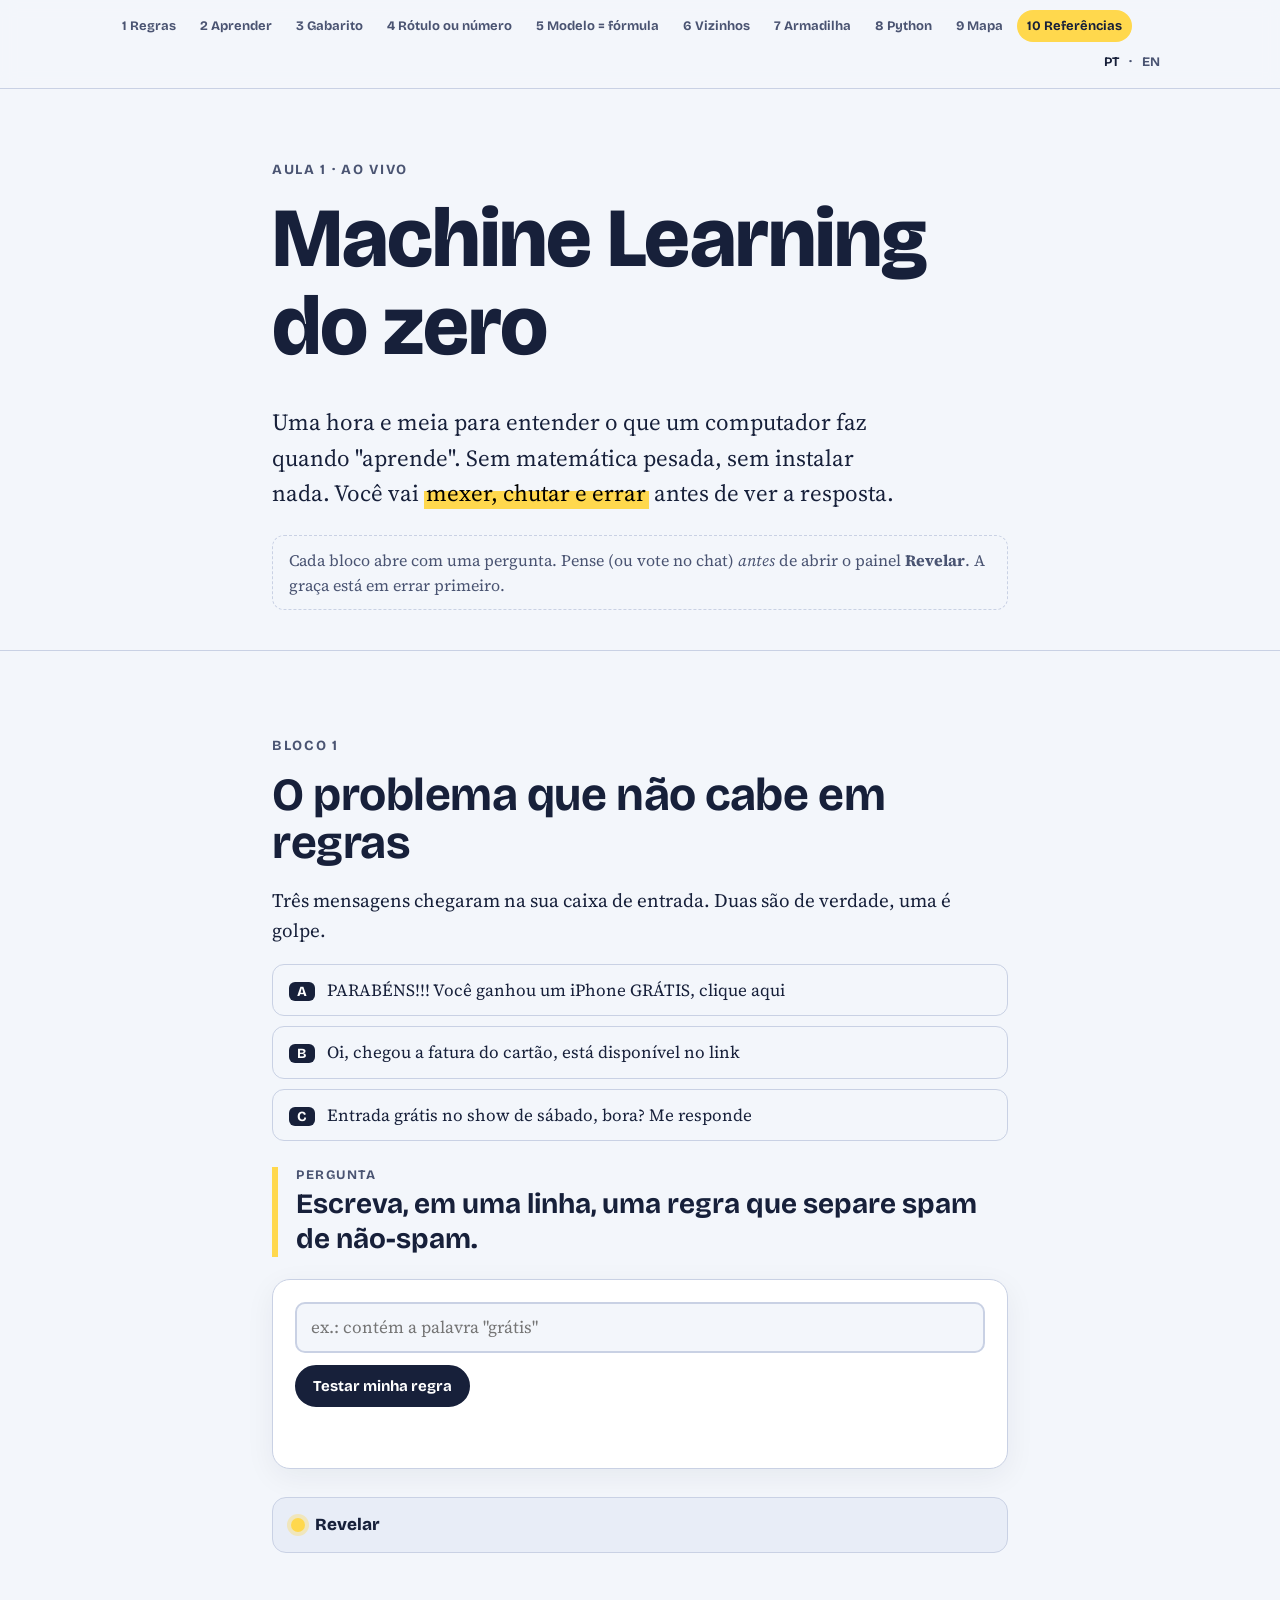
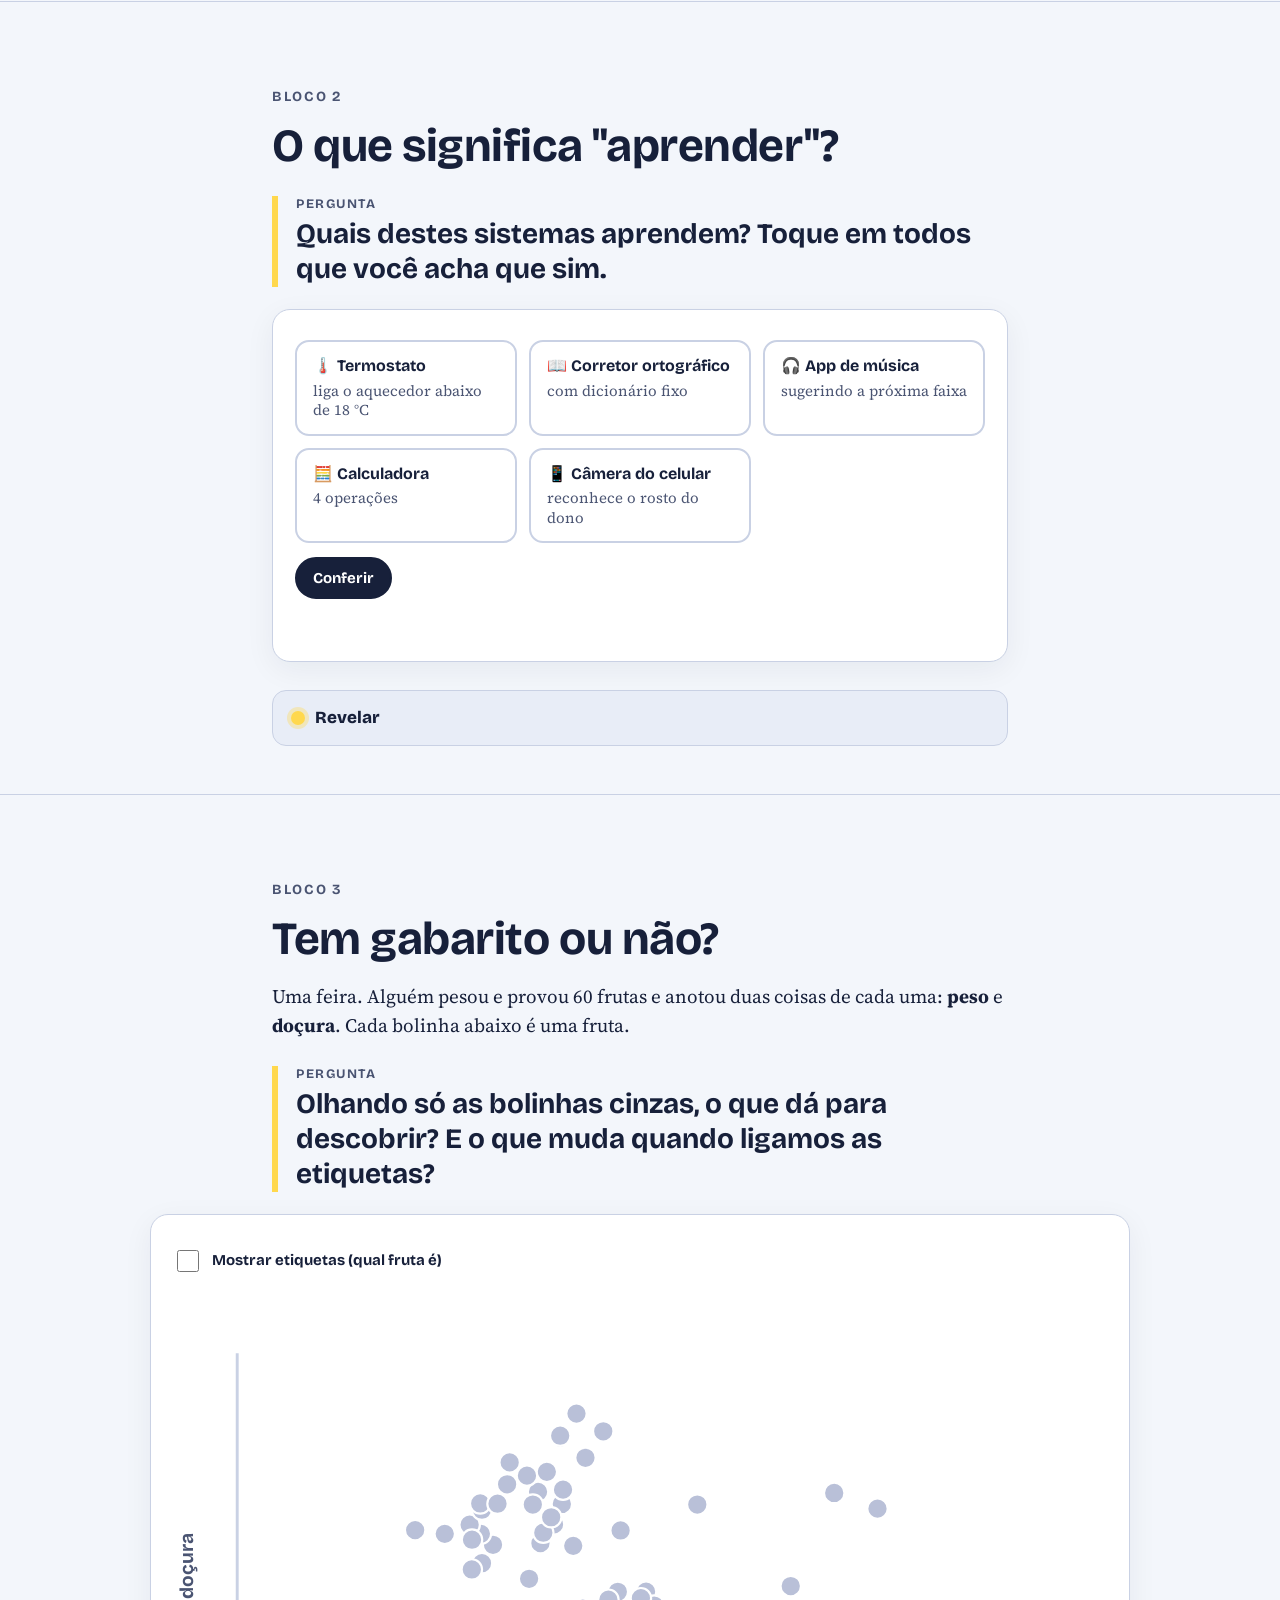
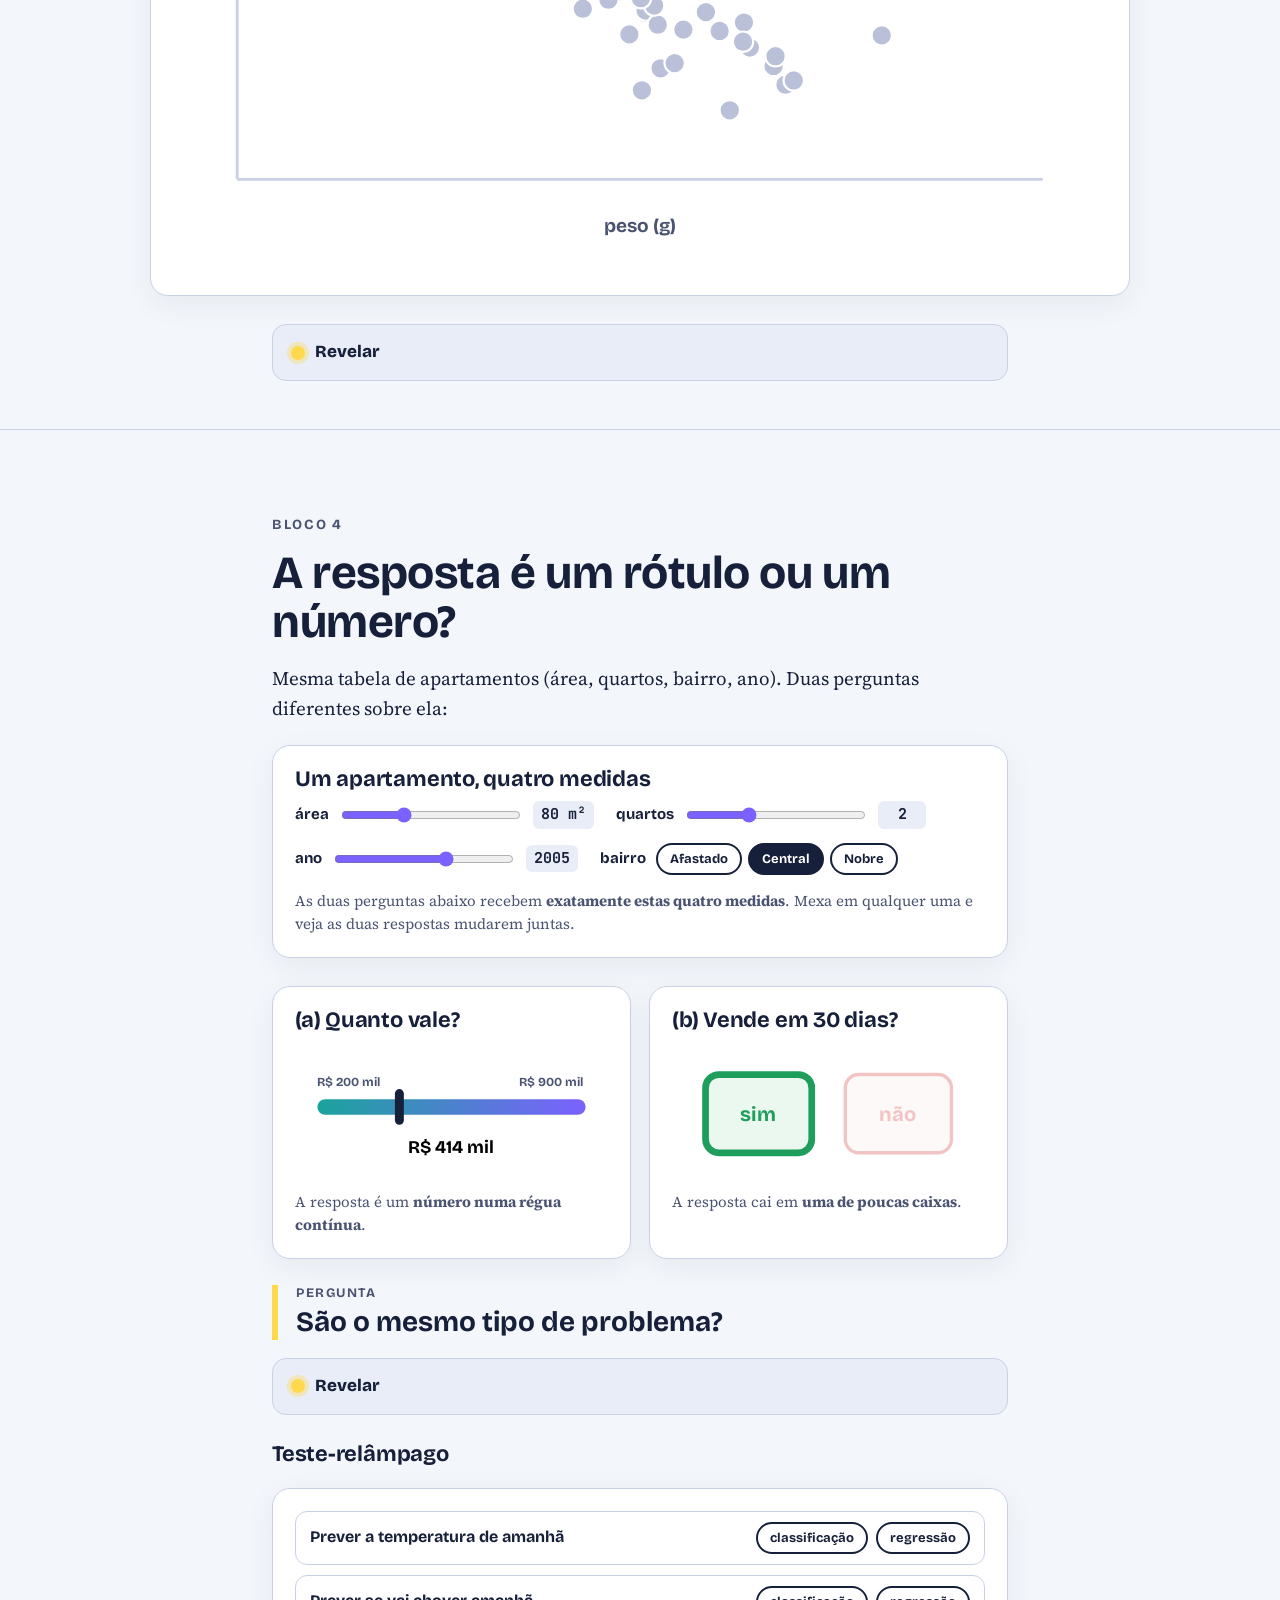
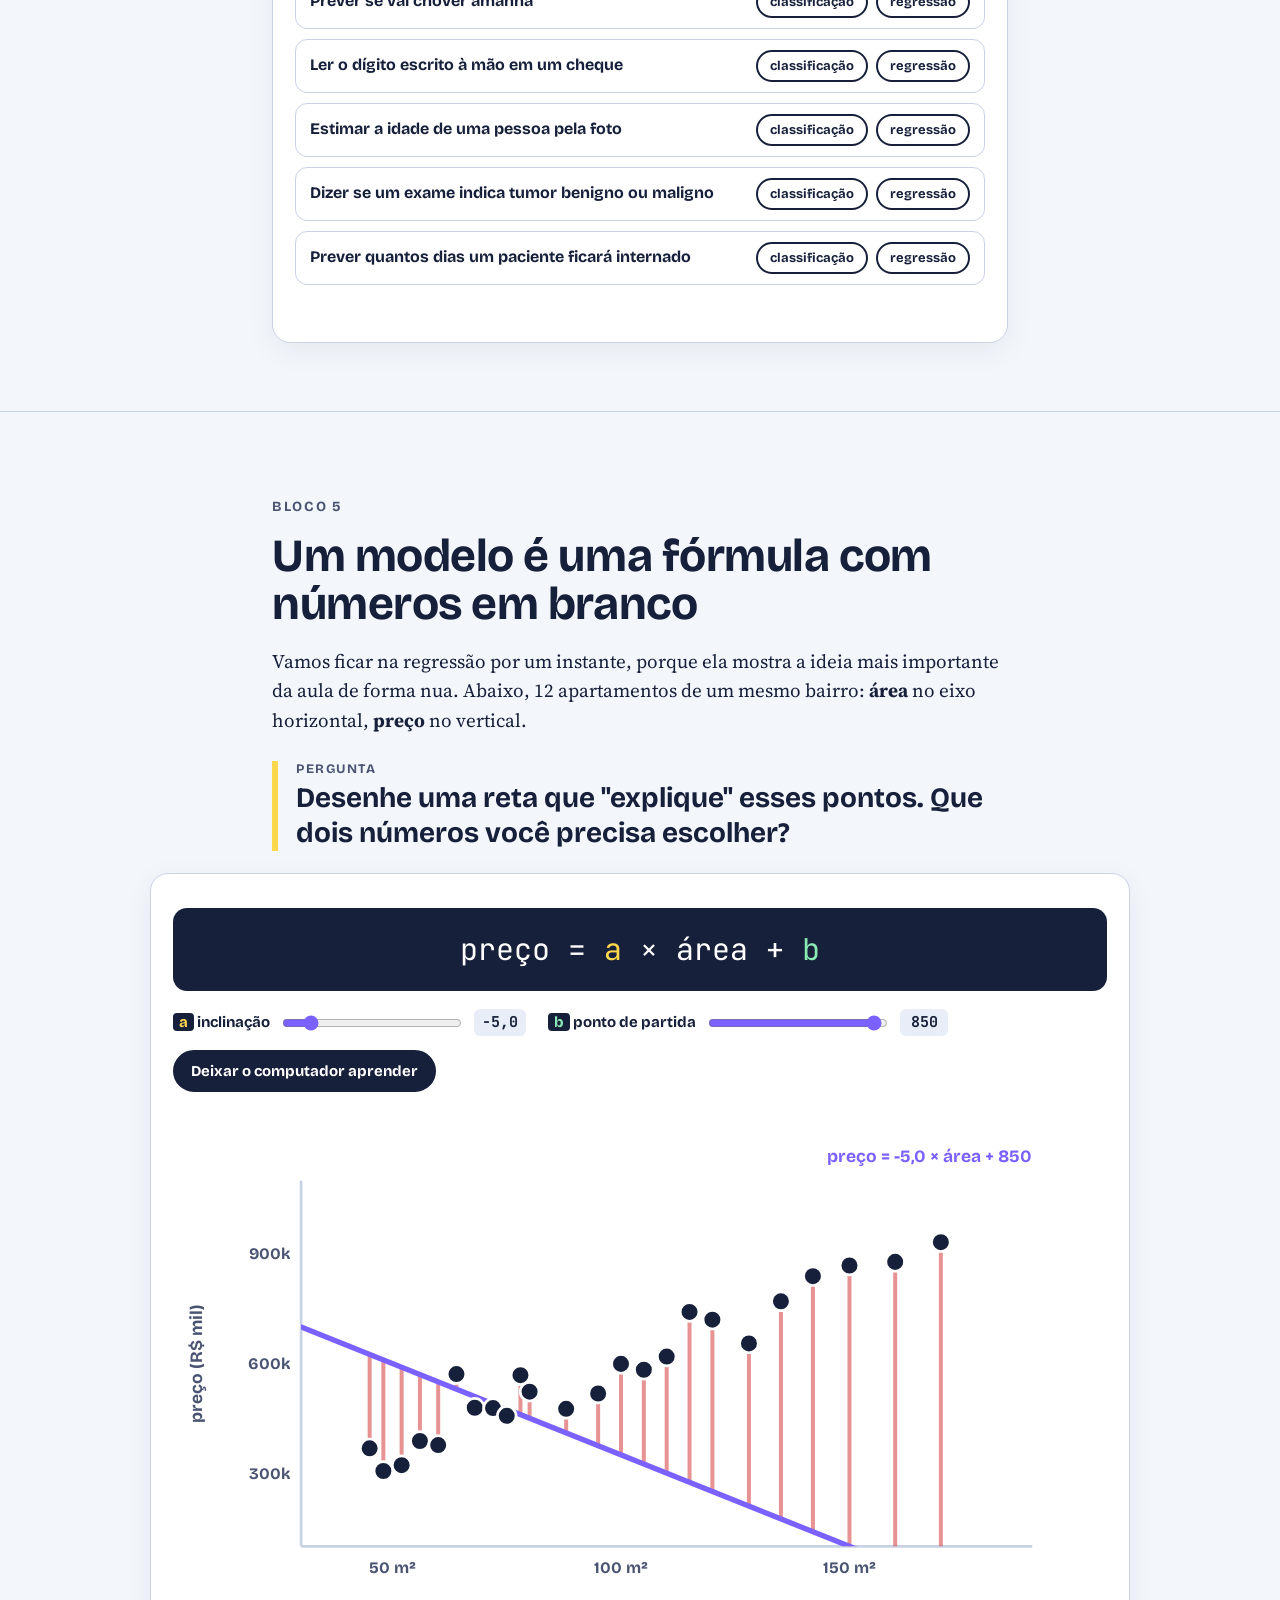
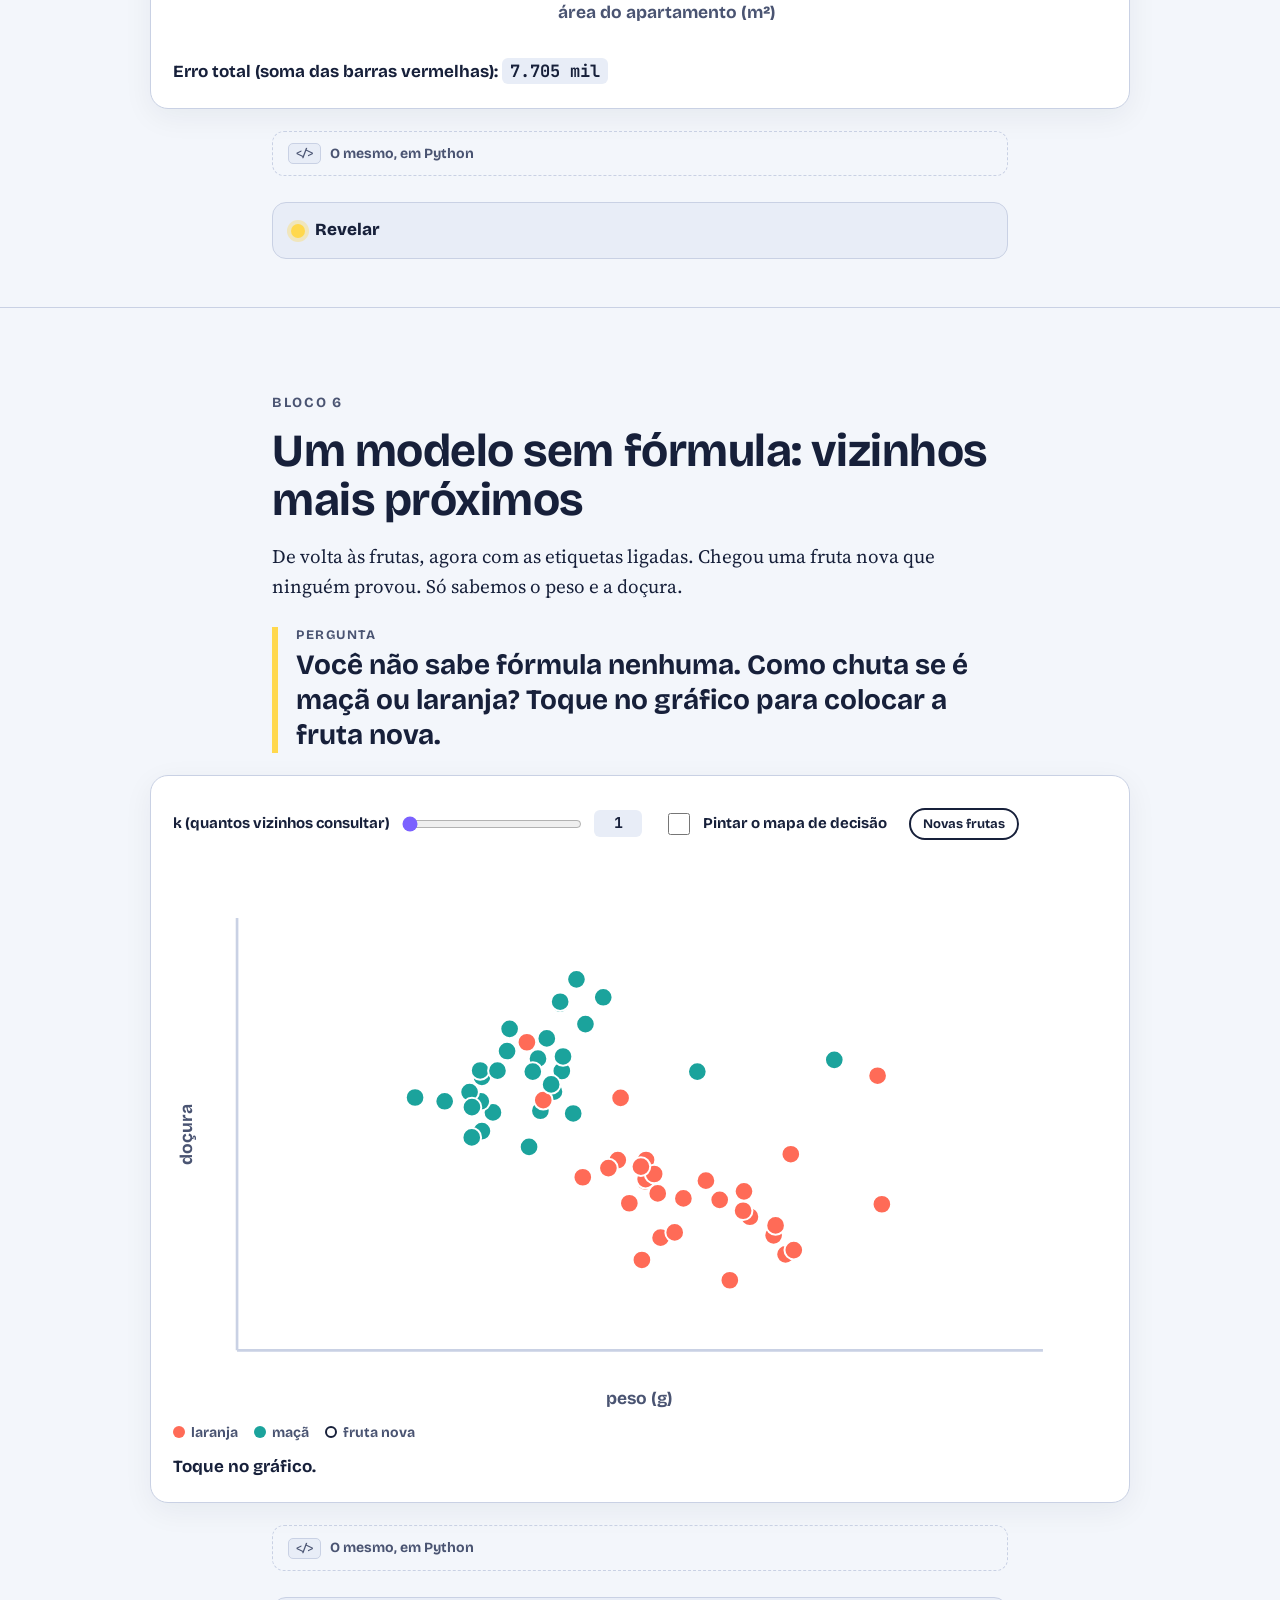
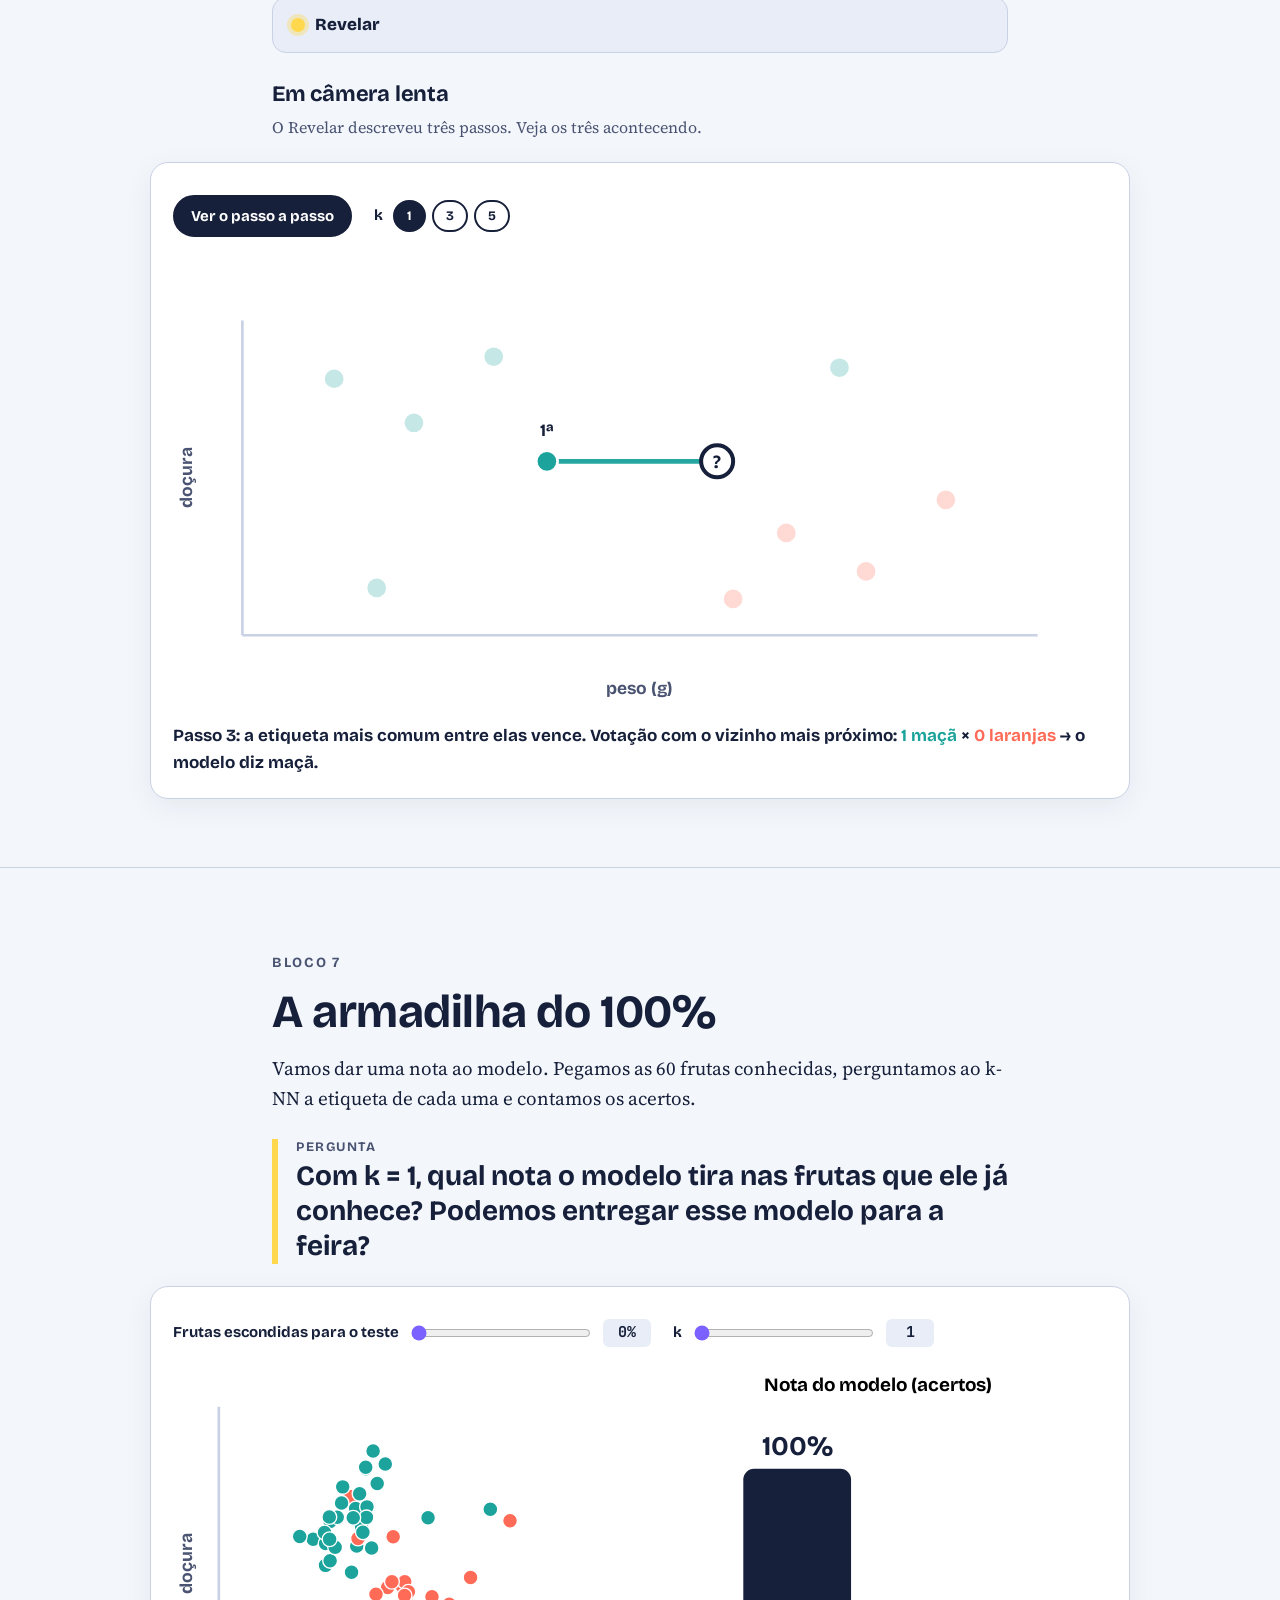
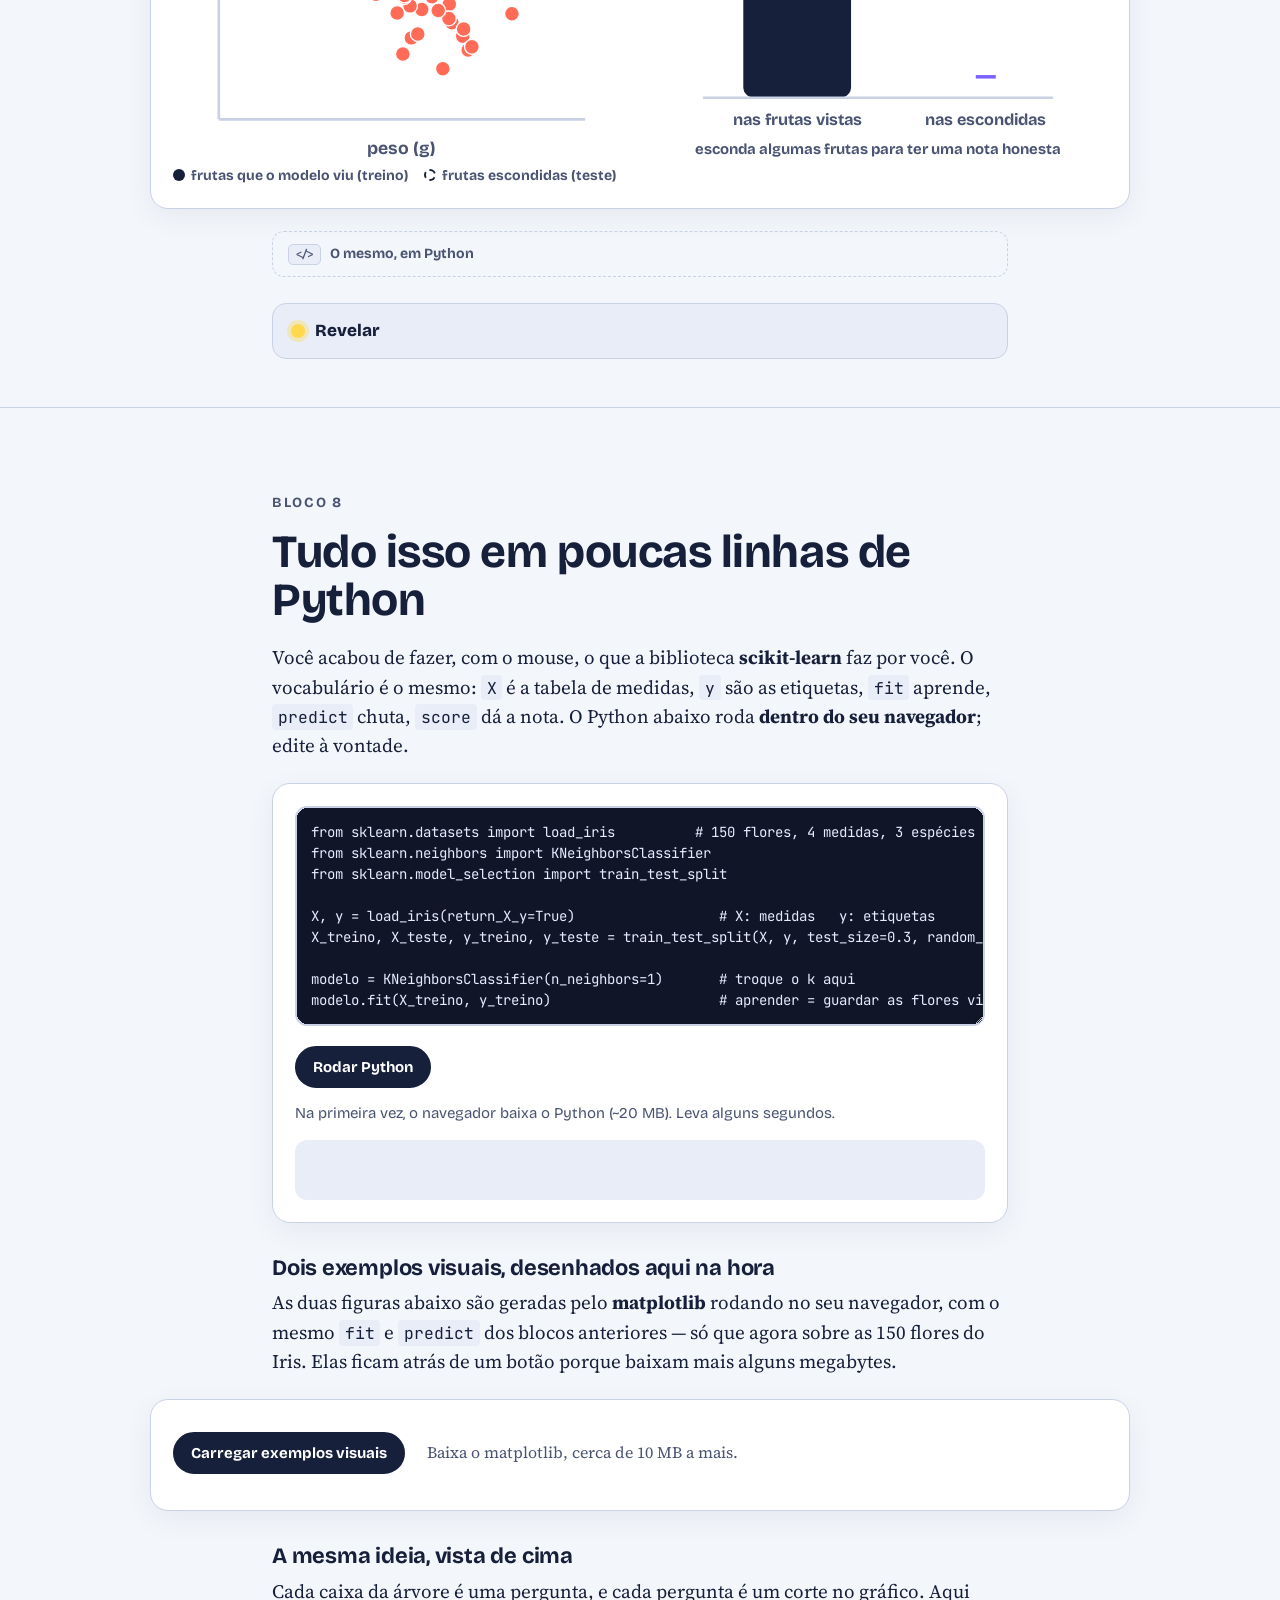
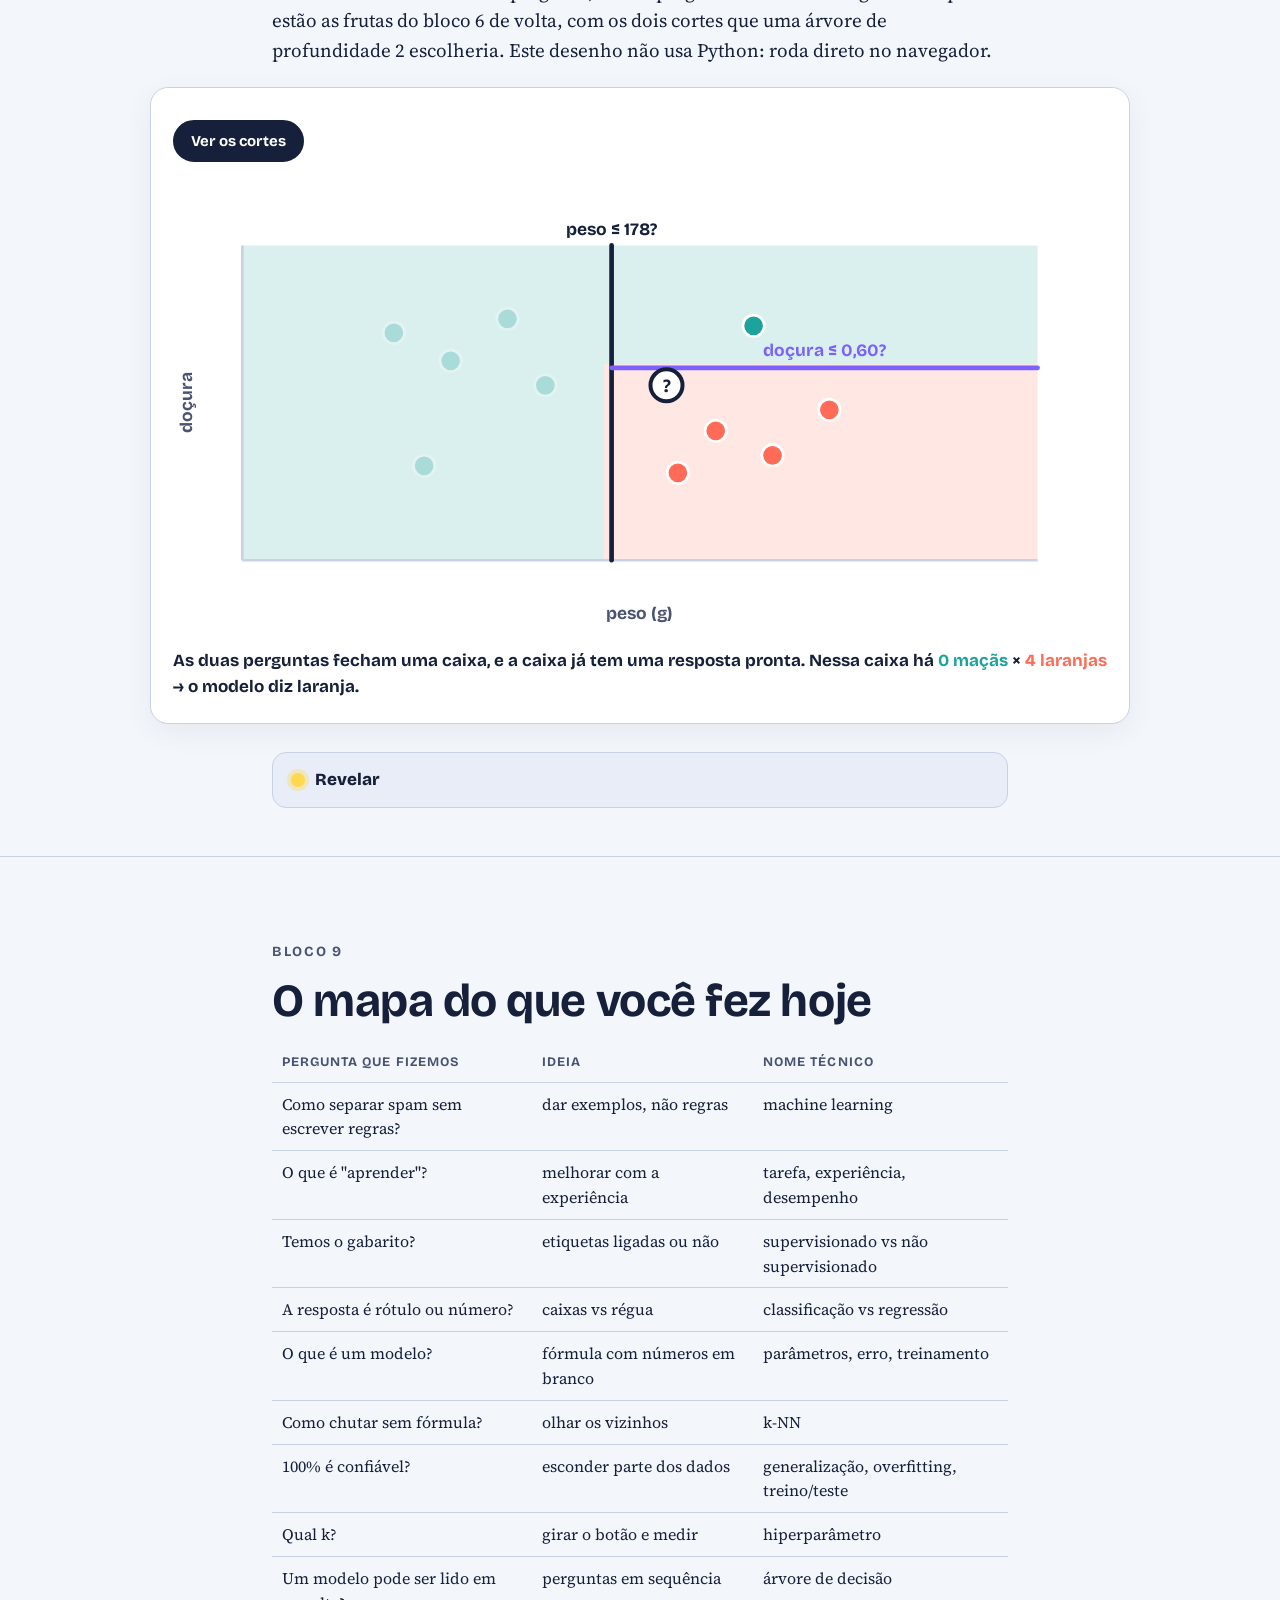
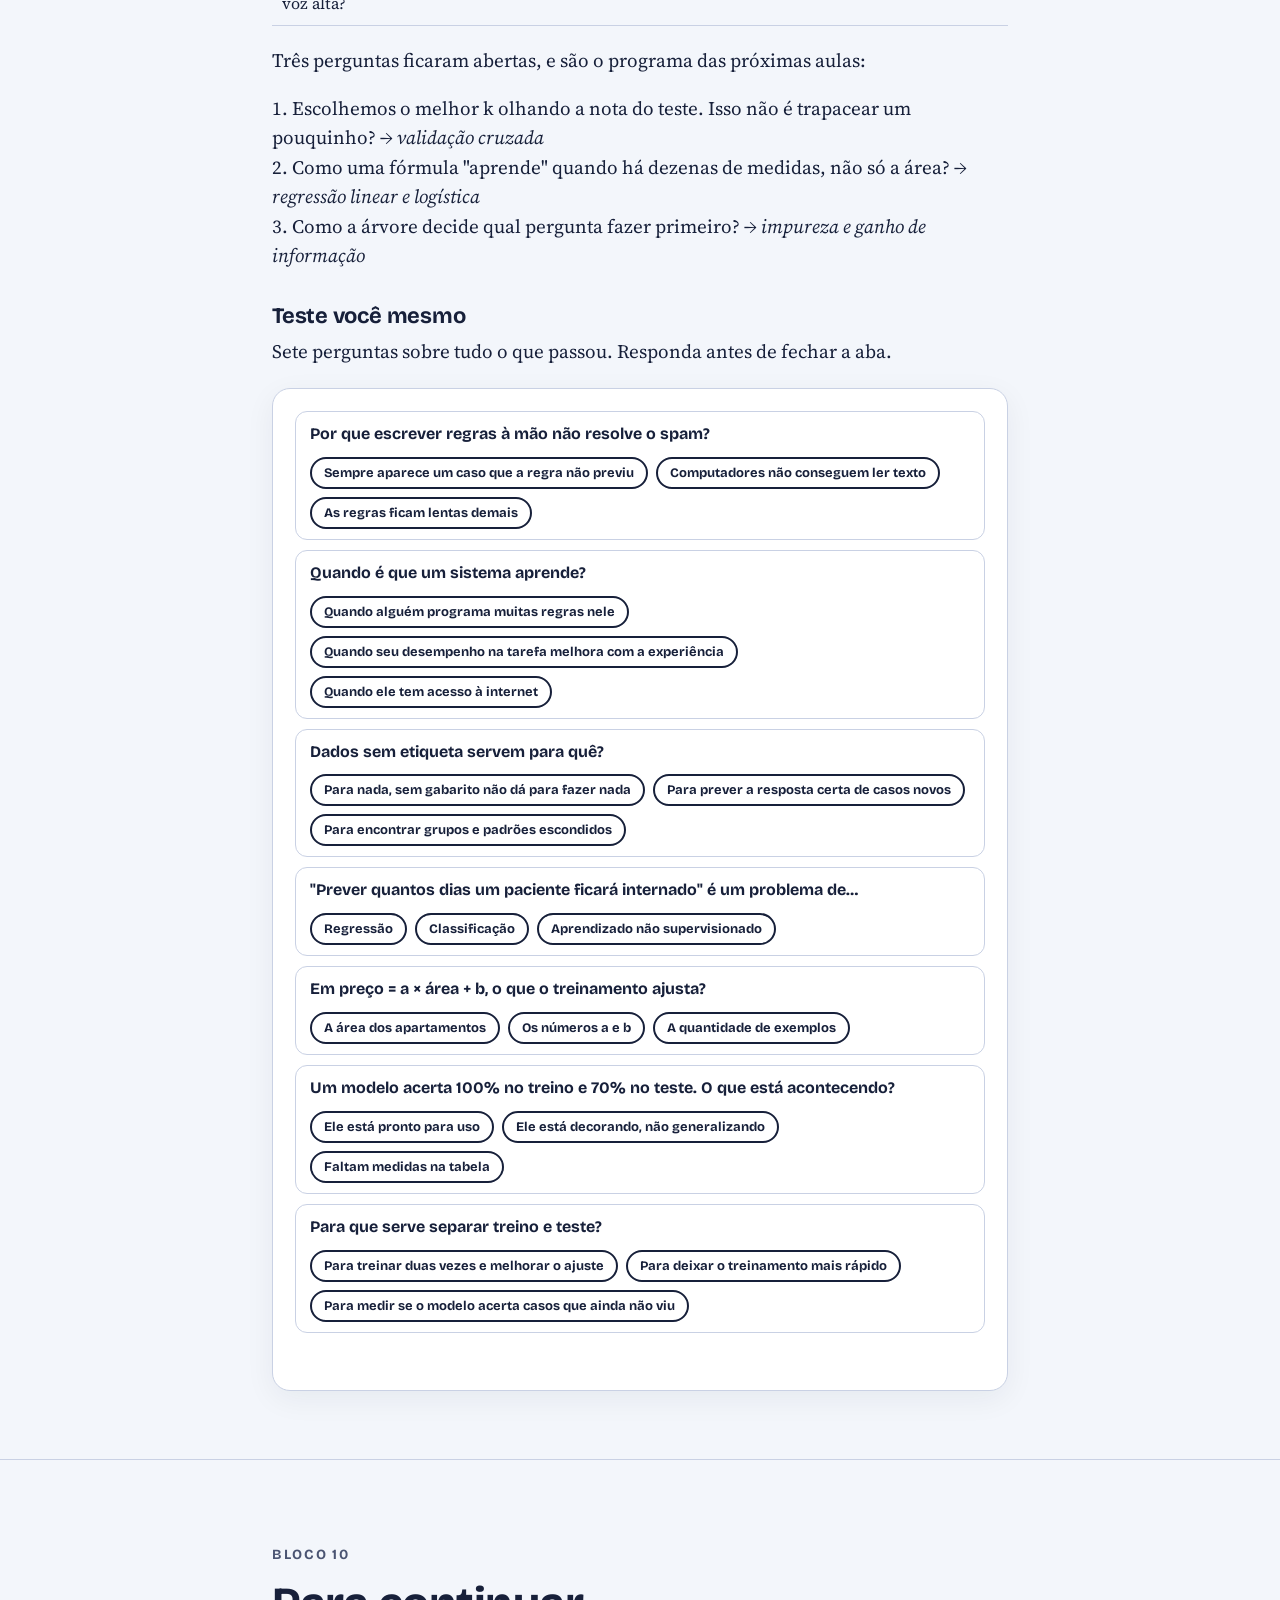
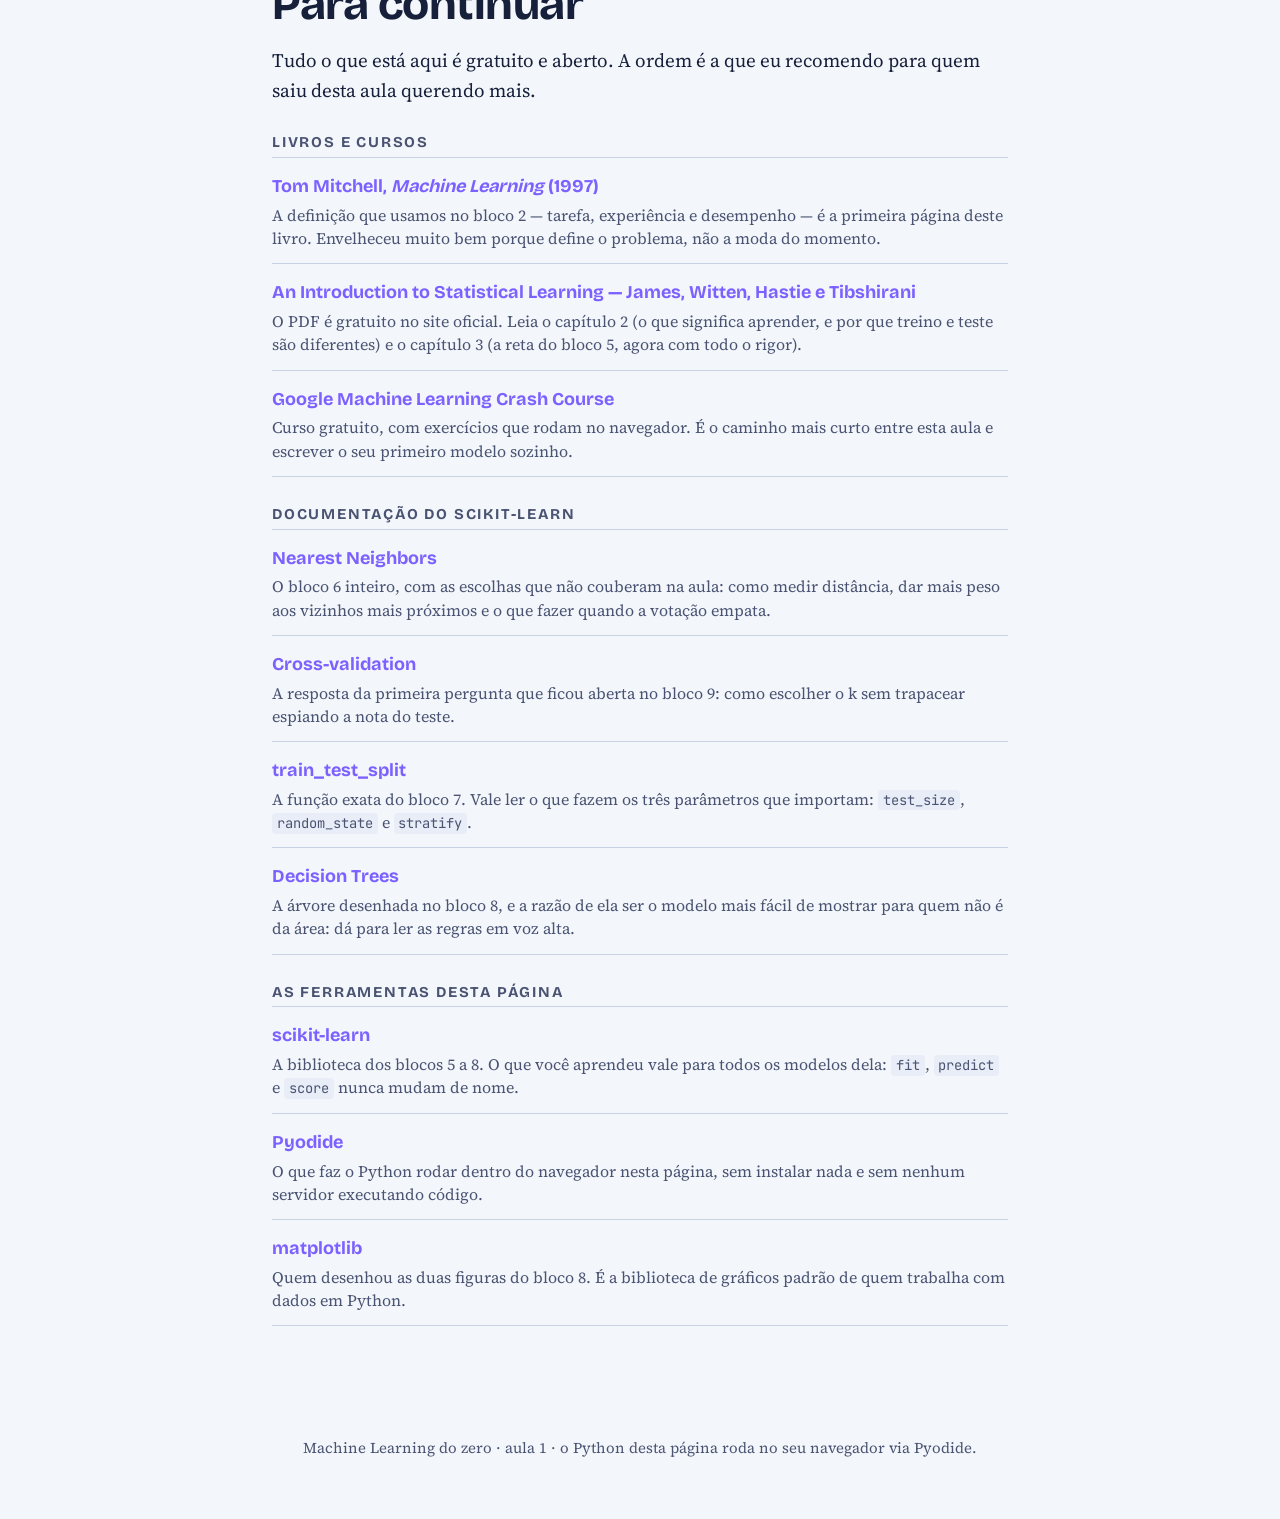
==== site/aulas/ml-intro/index.html @ 771636ef "Move a aula de ML para site/aulas/ml-intro/ O repositório vira um hub de aulas, então a aula de Mach" ====
<!DOCTYPE html>
<html lang="pt-BR">
<head>
<meta charset="utf-8">
<meta name="viewport" content="width=device-width, initial-scale=1">
<title>Machine Learning do zero — aula interativa</title>
<meta name="description" content="Aula interativa de Machine Learning para iniciantes absolutos: dez blocos com widgets para mexer, errar e só depois ver a resposta. Roda no navegador, sem instalar nada.">
<meta property="og:type" content="article">
<meta property="og:title" content="Machine Learning do zero">
<meta property="og:description" content="Uma hora e meia para entender o que um computador faz quando aprende. Sem matemática pesada, sem instalar nada.">
<meta property="og:locale" content="pt_BR">
<meta property="og:locale:alternate" content="en_US">
<meta property="og:url" content="https://drlima.github.io/aulas/aulas/ml-intro/">
<link rel="alternate" hreflang="pt-BR" href="./">
<link rel="alternate" hreflang="en" href="en/">
<link rel="alternate" hreflang="x-default" href="./">
<link rel="preconnect" href="https://fonts.googleapis.com">
<link href="https://fonts.googleapis.com/css2?family=Bricolage+Grotesque:opsz,wght@12..96,500;12..96,700;12..96,800&family=Source+Serif+4:ital,opsz,wght@0,8..60,400;0,8..60,600;1,8..60,400&family=JetBrains+Mono:wght@400;600&display=swap" rel="stylesheet">
<link rel="stylesheet" href="assets/style.css">
</head>
<body>

<nav class="map" aria-label="Mapa da aula"><div class="wrap">
<a href="#s1">1 Regras</a><a href="#s2">2 Aprender</a><a href="#s3">3 Gabarito</a><a href="#s4">4 Rótulo ou número</a><a href="#s5">5 Modelo = fórmula</a><a href="#s6">6 Vizinhos</a><a href="#s7">7 Armadilha</a><a href="#s8">8 Python</a><a href="#s9">9 Mapa</a><a href="#s10">10 Referências</a><span class="lang"><strong>PT</strong> · <a href="en/" hreflang="en">EN</a></span>
</div></nav>

<header class="hero"><div class="wrap">
<div class="eyebrow">Aula 1 · ao vivo</div>
<h1>Machine Learning<br>do zero</h1>
<p class="lead">Uma hora e meia para entender o que um computador faz quando "aprende". Sem matemática pesada, sem instalar nada. Você vai <mark>mexer, chutar e errar</mark> antes de ver a resposta.</p>
<div class="note">Cada bloco abre com uma pergunta. Pense (ou vote no chat) <em>antes</em> de abrir o painel <strong>Revelar</strong>. A graça está em errar primeiro.</div>
</div></header>

<section class="block" id="s1"><div class="wrap">
<div class="eyebrow">Bloco 1</div>
<h2>O problema que não cabe em regras</h2>
<p>Três mensagens chegaram na sua caixa de entrada. Duas são de verdade, uma é golpe.</p>
<div class="mail"><b>A</b> PARABÉNS!!! Você ganhou um iPhone GRÁTIS, clique aqui</div>
<div class="mail"><b>B</b> Oi, chegou a fatura do cartão, está disponível no link</div>
<div class="mail"><b>C</b> Entrada grátis no show de sábado, bora? Me responde</div>
<div class="q">Escreva, em uma linha, uma regra que separe spam de não-spam.</div>
<div class="widget">
  <input type="text" id="rule" placeholder='ex.: contém a palavra "grátis"'>
  <div class="ctrls" style="margin-top:12px"><button id="ruleBtn">Testar minha regra</button></div>
  <div class="out" id="ruleOut"></div>
</div>
<details class="reveal"><summary>Revelar</summary><div class="in">
<p>Qualquer regra tem um contra-exemplo ali na tabela. "Contém grátis"? A mensagem C é da sua amiga. "Tem link"? A B é do seu banco. "Maiúsculas"? E o e-mail urgente do trabalho?</p>
<p>Você fez o que engenheiros fizeram por 30 anos: <strong>escrever regras à mão</strong>. E descobriu por que não funciona: o mundo tem mais casos do que qualquer lista consegue cobrir.</p>
<p><mark>Machine Learning é a inversão dessa lógica.</mark> Em vez de escrever a regra, damos exemplos e deixamos o computador descobrir a regra sozinho. A aula inteira vai tornar essa frase precisa.</p>
</div></details>
</div></section>

<section class="block" id="s2"><div class="wrap">
<div class="eyebrow">Bloco 2</div>
<h2>O que significa "aprender"?</h2>
<div class="q">Quais destes sistemas aprendem? Toque em todos que você acha que sim.</div>
<div class="widget">
<div class="cards" id="learnCards">
  <div class="card" data-ok="0">🌡️ Termostato<small>liga o aquecedor abaixo de 18 °C</small></div>
  <div class="card" data-ok="0">📖 Corretor ortográfico<small>com dicionário fixo</small></div>
  <div class="card" data-ok="1">🎧 App de música<small>sugerindo a próxima faixa</small></div>
  <div class="card" data-ok="0">🧮 Calculadora<small>4 operações</small></div>
  <div class="card" data-ok="1">📱 Câmera do celular<small>reconhece o rosto do dono</small></div>
</div>
<div class="ctrls"><button id="learnBtn">Conferir</button></div>
<div class="out" id="learnOut"></div>
</div>
<details class="reveal"><summary>Revelar</summary><div class="in">
<p>Só o <strong>app de música</strong> e a <strong>câmera</strong> aprendem. O critério é preciso:</p>
<p><mark>Um sistema aprende quando seu desempenho em uma tarefa melhora com a experiência.</mark> <span class="tag">Tom Mitchell, 1997</span></p>
<p>O termostato de hoje é igual ao de ontem, não importa quantos invernos passe. O app de música de hoje sugere diferente do de um mês atrás porque <em>viu mais dados</em>.</p>
<table><tr><th>Ingrediente</th><th>App de música</th><th>Filtro de spam</th></tr>
<tr><td><strong>Tarefa</strong> (o que faz)</td><td>sugerir a próxima faixa</td><td>separar spam</td></tr>
<tr><td><strong>Experiência</strong> (o que vê)</td><td>músicas ouvidas e puladas</td><td>e-mails já marcados por usuários</td></tr>
<tr><td><strong>Desempenho</strong> (como medimos)</td><td>quantas sugestões você ouviu até o fim</td><td>% de e-mails classificados certo</td></tr></table>
<p>Sempre que se perder nesta aula, a pergunta de socorro é: <em>"isso é a tarefa, a experiência ou o desempenho?"</em></p>
</div></details>
</div></section>

<section class="block" id="s3"><div class="wrap">
<div class="eyebrow">Bloco 3</div>
<h2>Tem gabarito ou não?</h2>
<p>Uma feira. Alguém pesou e provou 60 frutas e anotou duas coisas de cada uma: <strong>peso</strong> e <strong>doçura</strong>. Cada bolinha abaixo é uma fruta.</p>
<div class="q">Olhando só as bolinhas cinzas, o que dá para descobrir? E o que muda quando ligamos as etiquetas?</div>
<div class="widget wide">
<div class="ctrls"><label><input type="checkbox" id="lblToggle"> Mostrar etiquetas (qual fruta é)</label></div>
<svg id="svgLabels" viewBox="0 0 640 380" width="100%" aria-label="Gráfico de frutas"></svg>
<div class="legend" id="lblLegend" style="visibility:hidden"><span><i class="dot" style="background:var(--coral)"></i>laranja</span><span><i class="dot" style="background:var(--teal)"></i>maçã</span></div>
</div>
<details class="reveal"><summary>Revelar</summary><div class="in">
<p><strong>Sem etiquetas</strong>, você ainda enxerga alguma coisa: as bolinhas formam dois grupos. Dá para dizer "parece que há dois tipos de fruta aqui", mas não dá para dizer <em>quais</em>. Isso é <strong>aprendizado não supervisionado</strong>: encontrar estrutura escondida sem gabarito.</p>
<p><strong>Com etiquetas</strong>, o problema muda de natureza. Agora podemos aprender a relação entre as medidas e o nome, e <em>prever</em> a etiqueta de uma fruta nova. Isso é <strong>aprendizado supervisionado</strong>: os dados vêm com a resposta certa.</p>
<table><tr><th></th><th>Tem gabarito?</th><th>Tarefa</th><th>Exemplos</th></tr>
<tr><td><strong>Supervisionado</strong></td><td>sim</td><td>aprender <code>entrada → resposta</code></td><td>spam, diagnóstico, previsão de preço, reconhecer voz</td></tr>
<tr><td><strong>Não supervisionado</strong></td><td>não</td><td>encontrar grupos e padrões</td><td>segmentar clientes, detectar fraude atípica, agrupar notícias</td></tr></table>
<p>Existe uma terceira família, o <strong>aprendizado por reforço</strong> (aprender por tentativa e recompensa, como em jogos e robôs). Esta aula fica no supervisionado, onde estão a maioria das aplicações do dia a dia.</p>
<p>Falta uma peça. As frutas já chegaram em números &mdash; peso e doçura &mdash; mas as três mensagens do bloco 1 eram texto puro. Como um modelo olharia para elas? Assim:</p>
<table><tr><th>Mensagem</th><th>nº de "!"</th><th>tem link</th><th>palavras em maiúsculas</th><th>spam?</th></tr>
<tr><td><strong>A</strong> iPhone GRÁTIS</td><td>3</td><td>0</td><td>2</td><td>sim</td></tr>
<tr><td><strong>B</strong> fatura do cartão</td><td>0</td><td>1</td><td>0</td><td>não</td></tr>
<tr><td><strong>C</strong> show de sábado</td><td>0</td><td>0</td><td>0</td><td>não</td></tr></table>
<p>Cada mensagem virou uma linha de três números mais a etiqueta, exatamente o formato das frutas. <mark>Todo dado precisa virar números antes de qualquer modelo; isso se chama representação.</mark> Decidir <em>quais</em> números extrair é metade do trabalho, e é uma decisão humana: repare que a tabela acima já jogou fora quem enviou a mensagem, a hora, o idioma.</p>
<p>E um aviso que vale para o resto da aula: <strong>o modelo aprende o que os exemplos mostram, inclusive os erros de quem rotulou</strong>. Se quem marcou os e-mails confundiu promoção com golpe, o modelo vai confundir também.</p>
</div></details>
</div></section>

<section class="block" id="s4"><div class="wrap">
<div class="eyebrow">Bloco 4</div>
<h2>A resposta é um rótulo ou um número?</h2>
<p>Mesma tabela de apartamentos (área, quartos, bairro, ano). Duas perguntas diferentes sobre ela:</p>
<div class="widget">
<h3>Um apartamento, quatro medidas</h3>
<div class="ctrls">
<label>área <input type="range" id="ftArea" min="40" max="160" step="5" value="80"> <span class="val" id="vArea">80 m²</span></label>
<label>quartos <input type="range" id="ftRooms" min="1" max="4" step="1" value="2"> <span class="val" id="vRooms">2</span></label>
<label>ano <input type="range" id="ftYear" min="1970" max="2025" step="1" value="2005"> <span class="val" id="vYear">2005</span></label>
<label>bairro <span class="seg" id="ftHood" role="group" aria-label="bairro"><button class="ghost small" aria-pressed="false">Afastado</button><button class="ghost small" aria-pressed="true">Central</button><button class="ghost small" aria-pressed="false">Nobre</button></span></label>
</div>
<p style="font-size:15px;color:var(--ink-2);margin:4px 0 0">As duas perguntas abaixo recebem <strong>exatamente estas quatro medidas</strong>. Mexa em qualquer uma e veja as duas respostas mudarem juntas.</p>
</div>
<div class="two">
<div class="widget" style="margin:0"><h3>(a) Quanto vale?</h3>
<svg viewBox="0 0 280 120" width="100%"><defs><linearGradient id="g1" x1="0" x2="1"><stop offset="0" stop-color="#1BA39C"/><stop offset="1" stop-color="#7B61FF"/></linearGradient></defs>
<rect x="20" y="52" width="240" height="14" rx="7" fill="url(#g1)"/><g id="priceKnob"><rect x="146" y="43" width="8" height="32" rx="4" fill="#17203A"/></g>
<text x="20" y="40" font-size="11" fill="#4A5472">R$ 200 mil</text><text x="200" y="40" font-size="11" fill="#4A5472">R$ 900 mil</text>
<text id="priceTxt" x="140" y="100" font-size="16" text-anchor="middle">R$ 480 mil</text></svg>
<p style="font-size:15px;color:var(--ink-2);margin:6px 0 0">A resposta é um <strong>número numa régua contínua</strong>.</p></div>
<div class="widget" style="margin:0"><h3>(b) Vende em 30 dias?</h3>
<svg viewBox="0 0 280 120" width="100%">
<g id="binA" class="answer"><rect x="30" y="30" width="95" height="70" rx="12" fill="#EAF8F0" stroke="#1E9E5A" stroke-width="3"/><text x="77" y="72" font-size="18" text-anchor="middle" fill="#1E9E5A">sim</text></g>
<g id="binB" class="answer"><rect x="155" y="30" width="95" height="70" rx="12" fill="#FDEDED" stroke="#D63B3B" stroke-width="3"/><text x="202" y="72" font-size="18" text-anchor="middle" fill="#D63B3B">não</text></g></svg>
<p style="font-size:15px;color:var(--ink-2);margin:6px 0 0">A resposta cai em <strong>uma de poucas caixas</strong>.</p></div>
</div>
<div class="q" style="margin-top:26px">São o mesmo tipo de problema?</div>
<details class="reveal"><summary>Revelar</summary><div class="in">
<p>A <strong>entrada</strong> é idêntica. O que muda é o <strong>tipo de saída</strong>:</p>
<p>(a) um número contínuo → <mark>regressão</mark> · (b) uma categoria entre poucas → <mark>classificação</mark></p>
<p>A distinção está só na saída. Não é "regressão é mais matemática" nem "regressão tem números na entrada". A pergunta é uma só: <em>a resposta é um rótulo ou uma quantidade?</em></p>
</div></details>
<h3 style="margin-top:28px">Teste-relâmpago</h3>
<div class="widget"><div class="quiz" id="quiz"></div><div class="out" id="quizOut"></div></div>
</div></section>

<section class="block" id="s5"><div class="wrap">
<div class="eyebrow">Bloco 5</div>
<h2>Um modelo é uma fórmula com números em branco</h2>
<p>Vamos ficar na regressão por um instante, porque ela mostra a ideia mais importante da aula de forma nua. Abaixo, 12 apartamentos de um mesmo bairro: <strong>área</strong> no eixo horizontal, <strong>preço</strong> no vertical.</p>
<div class="q">Desenhe uma reta que "explique" esses pontos. Que dois números você precisa escolher?</div>
<div class="widget wide">
<div class="formula">preço = <span class="a">a</span> × área + <span class="b">b</span></div>
<div class="ctrls">
<label><span><span style="color:var(--marker);background:var(--ink);padding:0 6px;border-radius:4px">a</span> inclinação</span> <input type="range" id="slA" min="-8" max="16" step="0.1" value="-5"> <span class="val" id="vA">-5,0</span></label>
<label><span><span style="color:#8BE9B4;background:var(--ink);padding:0 6px;border-radius:4px">b</span> ponto de partida</span> <input type="range" id="slB" min="-400" max="900" step="5" value="850"> <span class="val" id="vB">850</span></label>
<button id="fitBtn">Deixar o computador aprender</button>
</div>
<svg id="svgReg" viewBox="0 0 700 400" width="100%" aria-label="Gráfico área versus preço"></svg>
<div class="out">Erro total (soma das barras vermelhas): <span class="val" id="errV">—</span></div>
</div>
<details class="code"><summary>O mesmo, em Python</summary><div class="in">
<p class="tie">Os dois sliders que você moveu são estes dois números. Aqui não há botão: o <code>fit</code> faz a busca que o "deixar o computador aprender" fez.</p>
<pre><code class="py">from sklearn.linear_model import LinearRegression

X = [[45], [52], [60], [68]]   # a área de cada apartamento
y = [310, 360, 395, 440]       # o preço de cada um

modelo = LinearRegression()
modelo.fit(X, y)               # procura o melhor a e o melhor b

print(modelo.coef_[0])         # o "a" do slider: a inclinação
print(modelo.intercept_)       # o "b" do slider: o ponto de partida</code></pre>
</div></details>
<details class="reveal"><summary>Revelar</summary><div class="in">
<p>Você escolheu dois números, <strong>a</strong> e <strong>b</strong>. Enquanto mexia neles, tentava diminuir as barras vermelhas: a distância entre o que a reta <em>prevê</em> e o que aconteceu de verdade. Isso é exatamente o que um computador faz ao "aprender", só que muito mais rápido e para milhares de números de uma vez.</p>
<p><mark>Um modelo é uma fórmula com espaços em branco. Aprender é preencher os espaços com os números que deixam o erro menor.</mark></p>
<p>Isso desmonta uma confusão comum: o computador não "entende" apartamentos. Ele ajusta números em uma fórmula até que ela imite os exemplos. Quanto mais exemplos, melhor o ajuste. Quando o botão "deixar o computador aprender" moveu os controles sozinho, foi isso: uma busca pelos melhores <strong>a</strong> e <strong>b</strong>.</p>
<p>Os nomes técnicos, para você reconhecer depois: os números em branco são os <strong>parâmetros</strong>; as barras vermelhas somadas são a <strong>função de erro</strong>; o ajuste automático é o <strong>treinamento</strong>.</p>
</div></details>
</div></section>

<section class="block" id="s6"><div class="wrap">
<div class="eyebrow">Bloco 6</div>
<h2>Um modelo sem fórmula: vizinhos mais próximos</h2>
<p>De volta às frutas, agora com as etiquetas ligadas. Chegou uma fruta nova que ninguém provou. Só sabemos o peso e a doçura.</p>
<div class="q">Você não sabe fórmula nenhuma. Como chuta se é maçã ou laranja? Toque no gráfico para colocar a fruta nova.</div>
<div class="widget wide">
<div class="ctrls">
<label>k (quantos vizinhos consultar) <input type="range" id="slK" min="1" max="25" step="2" value="1"> <span class="val" id="vK">1</span></label>
<label><input type="checkbox" id="mapToggle"> Pintar o mapa de decisão</label>
<button class="ghost small" id="shuffleBtn">Novas frutas</button>
</div>
<svg id="svgKnn" viewBox="0 0 700 420" width="100%" style="cursor:crosshair" aria-label="Playground de vizinhos mais próximos"></svg>
<div class="legend"><span><i class="dot" style="background:var(--coral)"></i>laranja</span><span><i class="dot" style="background:var(--teal)"></i>maçã</span><span><i class="dot" style="background:#fff;border:2px solid var(--ink)"></i>fruta nova</span></div>
<div class="out" id="knnOut">Toque no gráfico.</div>
</div>
<details class="code"><summary>O mesmo, em Python</summary><div class="in">
<p class="tie">A fruta que você colocou no gráfico é a linha <code>fruta_nova</code>, e o slider do k é o <code>n_neighbors</code>.</p>
<pre><code class="py">from sklearn.neighbors import KNeighborsClassifier

X = [[150, 0.62], [205, 0.40], [148, 0.66]]   # peso e doçura
y = ["maçã", "laranja", "maçã"]               # a etiqueta de cada uma

modelo = KNeighborsClassifier(n_neighbors=3)  # o k do slider
modelo.fit(X, y)                              # aqui, aprender = guardar

fruta_nova = [[170, 0.55]]                    # a que você colocou no gráfico
print(modelo.predict(fruta_nova))             # a etiqueta que venceu a votação</code></pre>
</div></details>
<details class="reveal"><summary>Revelar</summary><div class="in">
<p>Você provavelmente pensou: "olho as frutas parecidas ao redor". Isso tem nome: <strong>k vizinhos mais próximos</strong> (k-NN). Para classificar uma fruta nova: meça a distância dela a todas as conhecidas, pegue as <strong>k</strong> mais próximas, e a etiqueta vence <strong>por votação</strong>.</p>
<p>Repare que aqui não há fórmula com números em branco. O modelo simplesmente <em>guarda</em> os exemplos. E ainda assim é ML: com mais frutas provadas, a votação fica mais confiável. Então "modelo" é um termo largo: às vezes é uma fórmula ajustada, às vezes é uma memória organizada. O que todos têm em comum é que <mark>transformam exemplos passados em previsões para casos novos</mark>.</p>
<p>O mapa de decisão pinta o que o modelo responderia em <em>cada</em> ponto do gráfico. Note como com k = 1 ele fica cheio de ilhas estranhas ao redor de frutas isoladas, e como as fronteiras suavizam quando k cresce. Guarde essa imagem para o próximo bloco.</p>
</div></details>
<h3 style="margin-top:30px">Em câmera lenta</h3>
<p style="font-size:16px;color:var(--ink-2)">O Revelar descreveu três passos. Veja os três acontecendo.</p>
<div class="widget wide">
<div class="ctrls">
<button id="stepBtn">Ver o passo a passo</button>
<label id="stepKWrap">k <span class="seg" id="stepK" role="group" aria-label="k"></span></label>
</div>
<svg id="svgSteps" viewBox="0 0 700 340" width="100%" aria-label="Como o k-NN decide, passo a passo"></svg>
<div class="out" id="stepOut"></div>
</div>
</div></section>

<section class="block" id="s7"><div class="wrap">
<div class="eyebrow">Bloco 7</div>
<h2>A armadilha do 100%</h2>
<p>Vamos dar uma nota ao modelo. Pegamos as 60 frutas conhecidas, perguntamos ao k-NN a etiqueta de cada uma e contamos os acertos.</p>
<div class="q">Com k = 1, qual nota o modelo tira nas frutas que ele já conhece? Podemos entregar esse modelo para a feira?</div>
<div class="widget wide">
<div class="ctrls">
<label>Frutas escondidas para o teste <input type="range" id="slHide" min="0" max="80" step="5" value="0"> <span class="val" id="vHide">0%</span></label>
<label>k <input type="range" id="slK2" min="1" max="25" step="2" value="1"> <span class="val" id="vK2">1</span></label>
</div>
<div class="two">
<svg id="svgSplit" viewBox="0 0 340 300" width="100%" aria-label="Frutas vistas e escondidas"></svg>
<svg id="svgScore" viewBox="0 0 340 300" width="100%" aria-label="Nota do modelo"></svg>
</div>
<div class="legend"><span><i class="dot" style="background:var(--ink)"></i>frutas que o modelo viu (treino)</span><span><i class="dot" style="background:#fff;border:2px dashed var(--ink)"></i>frutas escondidas (teste)</span></div>
</div>
<details class="code"><summary>O mesmo, em Python</summary><div class="in">
<p class="tie">O controle de frutas escondidas é o <code>test_size</code>, e as duas barras do gráfico são estas duas notas.</p>
<pre><code class="py">from sklearn.model_selection import train_test_split

# esconde 30% das frutas antes de treinar
X_treino, X_teste, y_treino, y_teste = train_test_split(
    X, y, test_size=0.3, random_state=7)

modelo = KNeighborsClassifier(n_neighbors=1)
modelo.fit(X_treino, y_treino)             # só enxerga as frutas do treino

print(modelo.score(X_treino, y_treino))    # barra escura: nas que viu
print(modelo.score(X_teste, y_teste))      # barra roxa: nas escondidas</code></pre>
</div></details>
<details class="reveal"><summary>Revelar</summary><div class="in">
<p>Com k = 1 e 0% escondido, a nota é <strong>100%</strong>. E é uma mentira. Quando perguntamos sobre uma fruta que já está na memória, o vizinho mais próximo dela é <em>ela mesma</em>. O modelo não previu nada: decorou.</p>
<p>Avaliar no mesmo dado em que se aprendeu é corrigir uma prova cujo gabarito o aluno já leu. Daí a ideia central da disciplina inteira:</p>
<p><mark>O objetivo de um modelo não é acertar os exemplos que viu. É acertar os que ainda não viu.</mark> Isso se chama <strong>generalização</strong>. Um modelo que só acerta o treino está <strong>decorando</strong>, e o nome técnico é <em>overfitting</em>.</p>
<p>A solução é honesta e simples: <strong>esconder uma parte dos dados</strong> antes de treinar e só olhar a nota nelas. Mova o controle de frutas escondidas: a nota de treino continua alta e a de teste conta a verdade. Depois mova o k: com k pequeno o modelo decora (treino 100%, teste abaixo); com k enorme ele responde sempre a fruta mais comum (as duas notas caem). O meio costuma ser o melhor. O <strong>k</strong> é um número que <em>nós</em> escolhemos antes do treino, um <strong>hiperparâmetro</strong>; boa parte do trabalho prático em ML é girar botões assim e medir.</p>
</div></details>
</div></section>

<section class="block" id="s8"><div class="wrap">
<div class="eyebrow">Bloco 8</div>
<h2>Tudo isso em poucas linhas de Python</h2>
<p>Você acabou de fazer, com o mouse, o que a biblioteca <strong>scikit-learn</strong> faz por você. O vocabulário é o mesmo: <code>X</code> é a tabela de medidas, <code>y</code> são as etiquetas, <code>fit</code> aprende, <code>predict</code> chuta, <code>score</code> dá a nota. O Python abaixo roda <strong>dentro do seu navegador</strong>; edite à vontade.</p>
<div class="widget">
<textarea id="py" spellcheck="false">from sklearn.datasets import load_iris          # 150 flores, 4 medidas, 3 espécies
from sklearn.neighbors import KNeighborsClassifier
from sklearn.model_selection import train_test_split

X, y = load_iris(return_X_y=True)                  # X: medidas   y: etiquetas
X_treino, X_teste, y_treino, y_teste = train_test_split(X, y, test_size=0.3, random_state=7)

modelo = KNeighborsClassifier(n_neighbors=1)       # troque o k aqui
modelo.fit(X_treino, y_treino)                     # aprender = guardar as flores vistas

print("Nota nas flores vistas    :", modelo.score(X_treino, y_treino))
print("Nota nas flores escondidas:", round(modelo.score(X_teste, y_teste), 3))</textarea>
<div class="ctrls" style="margin-top:12px"><button id="runBtn">Rodar Python</button><span id="pyStatus" style="font-weight:400;color:var(--ink-2)">Na primeira vez, o navegador baixa o Python (~20 MB). Leva alguns segundos.</span></div>
<div class="console" id="pyOut"></div>
</div>

<h3 style="margin-top:34px">Dois exemplos visuais, desenhados aqui na hora</h3>
<p>As duas figuras abaixo são geradas pelo <strong>matplotlib</strong> rodando no seu navegador, com o mesmo <code>fit</code> e <code>predict</code> dos blocos anteriores &mdash; só que agora sobre as 150 flores do Iris. Elas ficam atrás de um botão porque baixam mais alguns megabytes.</p>
<div class="widget wide">
<div class="ctrls"><button id="vizBtn">Carregar exemplos visuais</button><span id="vizNote" style="font-weight:400;color:var(--ink-2);font-family:var(--body);font-size:16px">Baixa o matplotlib, cerca de 10&nbsp;MB a mais.</span></div>

<div id="vizWrap" hidden>
  <h3 style="margin-top:22px">a) O mapa de decisão do bloco 6, agora no Iris</h3>
  <p style="font-size:16px;color:var(--ink-2)">Mesma ideia do mapa que você pintou com o mouse: perguntar ao modelo a resposta de <em>cada</em> ponto do plano. Mova o k e veja as ilhas sumirem.</p>
  <div class="ctrls"><label>k (quantos vizinhos consultar) <input type="range" id="slKviz" min="1" max="25" step="2" value="5"> <span class="val" id="vKviz">5</span></label></div>
  <div class="fig" id="figKnn"><img id="imgKnn" alt="Fronteira de decisão do k-NN sobre as pétalas do Iris"></div>
  <details class="code"><summary>O código que desenhou esta figura</summary><div class="in">
  <p class="tie">É o mesmo <code>fit</code> do bloco 6. O que mudou foi só perguntar a resposta de milhares de pontos de uma vez para poder pintar o fundo.</p>
  <pre><code class="py" id="codeKnn">import matplotlib
matplotlib.use("Agg")          # desenha na memória, não numa janela
import io, base64
import numpy as np
import matplotlib.pyplot as plt
from matplotlib.colors import ListedColormap
from sklearn.datasets import load_iris
from sklearn.neighbors import KNeighborsClassifier

iris = load_iris()
X = iris.data[:, 2:4]          # só 2 medidas: comprimento e largura da pétala
y = iris.target                # 0 setosa, 1 versicolor, 2 virginica

modelo = KNeighborsClassifier(n_neighbors=k)   # o k vem do slider acima
modelo.fit(X, y)                               # o mesmo fit do bloco 6

# pergunta ao modelo a resposta de CADA ponto do plano: isso é o mapa
gx, gy = np.meshgrid(np.arange(0.5, 7.6, 0.02), np.arange(-0.2, 3.0, 0.02))
Z = modelo.predict(np.c_[gx.ravel(), gy.ravel()]).reshape(gx.shape)

cores = ["#FF6B57", "#1BA39C", "#7B61FF"]
plt.rcParams.update({"font.size": 12})
fig, ax = plt.subplots(figsize=(6.4, 4.3))
ax.pcolormesh(gx, gy, Z, cmap=ListedColormap(cores), alpha=0.18, shading="auto")
for i, nome in enumerate(iris.target_names):
    ax.scatter(X[y == i, 0], X[y == i, 1], c=cores[i], s=38,
               edgecolor="white", linewidth=0.8, label=nome)
ax.set_xlabel("comprimento da pétala (cm)")
ax.set_ylabel("largura da pétala (cm)")
ax.legend(loc="upper left", frameon=False)

buf = io.BytesIO()                                  # um arquivo que só existe na memória
fig.savefig(buf, format="png", dpi=140, bbox_inches="tight")
base64.b64encode(buf.getvalue()).decode()           # devolve a figura como texto</code></pre>
  </div></details>

  <h3 style="margin-top:26px">b) Uma árvore de decisão</h3>
  <p style="font-size:16px;color:var(--ink-2)">Este é o modelo que <strong>resume os exemplos em regras legíveis</strong> &mdash; a terceira pergunta que ficou aberta no bloco 9. Leia de cima para baixo: cada caixa é uma pergunta sobre uma medida, e a cor diz qual resposta vence ali dentro. Aumente a profundidade e veja o modelo trocar uma regra grosseira por várias regras finas.</p>
  <div class="ctrls"><label>profundidade (quantas perguntas em sequência) <input type="range" id="slDepth" min="1" max="3" step="1" value="2"> <span class="val" id="vDepth">2</span></label></div>
  <div class="fig" id="figTree"><img id="imgTree" alt="Árvore de decisão treinada no Iris"></div>
  <details class="code"><summary>O código que desenhou esta figura</summary><div class="in">
  <p class="tie">É o mesmo <code>fit</code> de sempre &mdash; só trocamos <code>KNeighborsClassifier</code> por <code>DecisionTreeClassifier</code>. O <code>max_depth</code> é o botão que você acabou de girar.</p>
  <pre><code class="py" id="codeTree">import matplotlib
matplotlib.use("Agg")
import io, base64
import matplotlib.pyplot as plt
from matplotlib.colors import to_rgba
from sklearn.datasets import load_iris
from sklearn.tree import DecisionTreeClassifier, plot_tree

iris = load_iris()
nomes = ["comprimento da sépala (cm)", "largura da sépala (cm)",
         "comprimento da pétala (cm)", "largura da pétala (cm)"]

arvore = DecisionTreeClassifier(max_depth=d, random_state=0)   # d vem do slider
arvore.fit(iris.data, iris.target)          # o mesmo fit dos blocos anteriores

fig, ax = plt.subplots(figsize=(min(4 + 2.6 * d, 13), 2.2 + 1.35 * d))
desenho = plot_tree(arvore, feature_names=nomes, class_names=list(iris.target_names),
                    filled=True, rounded=True, impurity=False,
                    fontsize=max(10, 13 - d), ax=ax)
# o plot_tree devolve também os "sim"/"não" das setas, que não são caixas
caixas = [c for c in desenho if c.get_bbox_patch() is not None]

# pinta cada caixa com as cores da página: quanto mais pura, mais forte a cor
cores = ["#FF6B57", "#1BA39C", "#7B61FF"]
for caixa, contagem in zip(caixas, arvore.tree_.value):
    classe = contagem[0].argmax()                       # quem ganha nesta caixa
    forca = (contagem[0].max() / contagem[0].sum() - 1 / 3) * 1.5   # 0 misturada, 1 pura
    caixa.get_bbox_patch().set_facecolor(to_rgba(cores[classe], 0.12 + 0.8 * forca))
    caixa.get_bbox_patch().set_edgecolor("#17203A")

# o plot_tree escreve os rótulos em inglês; traduzimos o texto de cada caixa
for texto in ax.texts:
    t = texto.get_text()
    for de, para in [("samples", "exemplos"), ("value", "contagem"),
                     ("class", "resposta"), ("True", "sim"), ("False", "não")]:
        t = t.replace(de, para)
    texto.set_text(t)

buf = io.BytesIO()
fig.savefig(buf, format="png", dpi=120, bbox_inches="tight")
base64.b64encode(buf.getvalue()).decode()</code></pre>
  </div></details>
</div>
</div>

<h3 style="margin-top:34px">A mesma ideia, vista de cima</h3>
<p>Cada caixa da árvore é uma pergunta, e cada pergunta é um corte no gráfico. Aqui estão as frutas do bloco 6 de volta, com os dois cortes que uma árvore de profundidade 2 escolheria. Este desenho não usa Python: roda direto no navegador.</p>
<div class="widget wide">
<div class="ctrls"><button id="cutsBtn">Ver os cortes</button></div>
<svg id="svgCuts" viewBox="0 0 700 340" width="100%" aria-label="Os cortes de uma árvore de decisão sobre as frutas"></svg>
<div class="out" id="cutsOut"></div>
</div>

<details class="reveal"><summary>Revelar</summary><div class="in">
<p>Troque <code>n_neighbors=1</code> por 7 e rode de novo. Troque <code>load_iris</code> por <code>load_wine</code> (vinhos, 13 análises químicas) ou <code>load_breast_cancer</code> (exames, benigno/maligno). O código não muda; só a tabela muda. Essa é a promessa do scikit-learn e o motivo de ML ser útil em tantas áreas.</p>
<p><strong>Desafio para casa:</strong> na árvore aqui em cima, mude <code>max_depth</code> para 1 e depois para 6, e observe o que acontece com a nota de teste. Uma árvore rasa demais não consegue separar; uma funda demais decora. É o bloco 7 de novo, agora com outro modelo.</p>
</div></details>
</div></section>

<section class="block" id="s9"><div class="wrap">
<div class="eyebrow">Bloco 9</div>
<h2>O mapa do que você fez hoje</h2>
<table><tr><th>Pergunta que fizemos</th><th>Ideia</th><th>Nome técnico</th></tr>
<tr><td>Como separar spam sem escrever regras?</td><td>dar exemplos, não regras</td><td>machine learning</td></tr>
<tr><td>O que é "aprender"?</td><td>melhorar com a experiência</td><td>tarefa, experiência, desempenho</td></tr>
<tr><td>Temos o gabarito?</td><td>etiquetas ligadas ou não</td><td>supervisionado vs não supervisionado</td></tr>
<tr><td>A resposta é rótulo ou número?</td><td>caixas vs régua</td><td>classificação vs regressão</td></tr>
<tr><td>O que é um modelo?</td><td>fórmula com números em branco</td><td>parâmetros, erro, treinamento</td></tr>
<tr><td>Como chutar sem fórmula?</td><td>olhar os vizinhos</td><td>k-NN</td></tr>
<tr><td>100% é confiável?</td><td>esconder parte dos dados</td><td>generalização, overfitting, treino/teste</td></tr>
<tr><td>Qual k?</td><td>girar o botão e medir</td><td>hiperparâmetro</td></tr>
<tr><td>Um modelo pode ser lido em voz alta?</td><td>perguntas em sequência</td><td>árvore de decisão</td></tr></table>
<p>Três perguntas ficaram abertas, e são o programa das próximas aulas:</p>
<p>1. Escolhemos o melhor k olhando a nota do teste. Isso não é trapacear um pouquinho? → <em>validação cruzada</em><br>2. Como uma fórmula "aprende" quando há dezenas de medidas, não só a área? → <em>regressão linear e logística</em><br>3. Como a árvore decide qual pergunta fazer primeiro? → <em>impureza e ganho de informação</em></p>
<h3 style="margin-top:34px">Teste você mesmo</h3>
<p>Sete perguntas sobre tudo o que passou. Responda antes de fechar a aba.</p>
<div class="widget"><div class="quiz" id="quiz9"></div><div class="out" id="quiz9Out"></div></div>
</div></section>

<section class="block" id="s10"><div class="wrap">
<div class="eyebrow">Bloco 10</div>
<h2>Para continuar</h2>
<p>Tudo o que está aqui é gratuito e aberto. A ordem é a que eu recomendo para quem saiu desta aula querendo mais.</p>

<h3 class="refgroup">Livros e cursos</h3>
<ul class="refs">
<li><a href="https://www.cs.cmu.edu/~tom/mlbook.html" target="_blank" rel="noopener">Tom Mitchell, <em>Machine Learning</em> (1997)</a>
<span class="why">A definição que usamos no bloco 2 — tarefa, experiência e desempenho — é a primeira página deste livro. Envelheceu muito bem porque define o problema, não a moda do momento.</span></li>
<li><a href="https://www.statlearning.com/" target="_blank" rel="noopener">An Introduction to Statistical Learning — James, Witten, Hastie e Tibshirani</a>
<span class="why">O PDF é gratuito no site oficial. Leia o capítulo 2 (o que significa aprender, e por que treino e teste são diferentes) e o capítulo 3 (a reta do bloco 5, agora com todo o rigor).</span></li>
<li><a href="https://developers.google.com/machine-learning/crash-course" target="_blank" rel="noopener">Google Machine Learning Crash Course</a>
<span class="why">Curso gratuito, com exercícios que rodam no navegador. É o caminho mais curto entre esta aula e escrever o seu primeiro modelo sozinho.</span></li>
</ul>

<h3 class="refgroup">Documentação do scikit-learn</h3>
<ul class="refs">
<li><a href="https://scikit-learn.org/stable/modules/neighbors.html" target="_blank" rel="noopener">Nearest Neighbors</a>
<span class="why">O bloco 6 inteiro, com as escolhas que não couberam na aula: como medir distância, dar mais peso aos vizinhos mais próximos e o que fazer quando a votação empata.</span></li>
<li><a href="https://scikit-learn.org/stable/modules/cross_validation.html" target="_blank" rel="noopener">Cross-validation</a>
<span class="why">A resposta da primeira pergunta que ficou aberta no bloco 9: como escolher o k sem trapacear espiando a nota do teste.</span></li>
<li><a href="https://scikit-learn.org/stable/modules/generated/sklearn.model_selection.train_test_split.html" target="_blank" rel="noopener">train_test_split</a>
<span class="why">A função exata do bloco 7. Vale ler o que fazem os três parâmetros que importam: <code>test_size</code>, <code>random_state</code> e <code>stratify</code>.</span></li>
<li><a href="https://scikit-learn.org/stable/modules/tree.html" target="_blank" rel="noopener">Decision Trees</a>
<span class="why">A árvore desenhada no bloco 8, e a razão de ela ser o modelo mais fácil de mostrar para quem não é da área: dá para ler as regras em voz alta.</span></li>
</ul>

<h3 class="refgroup">As ferramentas desta página</h3>
<ul class="refs">
<li><a href="https://scikit-learn.org/" target="_blank" rel="noopener">scikit-learn</a>
<span class="why">A biblioteca dos blocos 5 a 8. O que você aprendeu vale para todos os modelos dela: <code>fit</code>, <code>predict</code> e <code>score</code> nunca mudam de nome.</span></li>
<li><a href="https://pyodide.org/en/stable/" target="_blank" rel="noopener">Pyodide</a>
<span class="why">O que faz o Python rodar dentro do navegador nesta página, sem instalar nada e sem nenhum servidor executando código.</span></li>
<li><a href="https://matplotlib.org/" target="_blank" rel="noopener">matplotlib</a>
<span class="why">Quem desenhou as duas figuras do bloco 8. É a biblioteca de gráficos padrão de quem trabalha com dados em Python.</span></li>
</ul>
</div></section>

<footer>Machine Learning do zero · aula 1 · o Python desta página roda no seu navegador via Pyodide.</footer>

<script>
window.STR = {
  locale: "pt-BR",
  decimalComma: true,

  // bloco 1 — testador de regras
  ruleEmpty: "Escreva uma regra primeiro.",
  ruleNoHit: "Boa regra. Agora imagine 10 mil e-mails diferentes por dia: quantas exceções ela precisaria? Abra o Revelar.",
  ruleTests: [
    ["grát", "Sua regra pega a mensagem C, que é da sua amiga."],
    ["gratis", "Sua regra pega a mensagem C, que é da sua amiga."],
    ["link", "Sua regra pega a mensagem B, que é do seu banco."],
    ["clique", "E a mensagem do banco que diz \"clique para ver a fatura\"?"],
    ["maiúsc", "E um e-mail urgente do trabalho escrito em caixa alta?"],
    ["maiusc", "E um e-mail urgente do trabalho escrito em caixa alta?"],
    ["!", "E a amiga animada que usa três exclamações?"],
    ["iphone", "Funciona hoje. Amanhã o golpe oferece um Galaxy."],
    ["ganh", "E o e-mail do RH avisando que você ganhou um dia de folga?"],
    ["conhec", "Sua amiga trocou de número. O banco mandou de um endereço novo."],
    ["remetente", "Sua amiga trocou de número. O banco mandou de um endereço novo."]
  ],

  // bloco 2 — cartões
  learnOk: "Acertou em cheio. Abra o Revelar para ver o critério.",
  learnBad: "Quase. Verde = você acertou, vermelho = errou. O critério está no Revelar.",

  // eixos e etiquetas das frutas (blocos 3, 6, 7)
  axWeight: "peso (g)",
  axSweet: "doçura",
  apple: "maçã",
  applePl: "maçãs",
  orange: "laranja",
  orangePl: "laranjas",

  // bloco 4 — preço e quiz
  priceLabel: "R$ {v} mil",
  quiz9Score: "{right} de {total}. ",
  quiz9Perfect: "Você entendeu a aula inteira.",
  quiz9Good: "Boa. Reveja os blocos das que erraram.",
  quiz9Weak: "Vale reabrir os Revelar dos blocos 5 e 7 — são os que sustentam o resto.",
  quiz9: [
    ["Por que escrever regras à mão não resolve o spam?",
     ["Sempre aparece um caso que a regra não previu", "Computadores não conseguem ler texto", "As regras ficam lentas demais"], 0],
    ["Quando é que um sistema aprende?",
     ["Quando alguém programa muitas regras nele", "Quando seu desempenho na tarefa melhora com a experiência", "Quando ele tem acesso à internet"], 1],
    ["Dados sem etiqueta servem para quê?",
     ["Para nada, sem gabarito não dá para fazer nada", "Para prever a resposta certa de casos novos", "Para encontrar grupos e padrões escondidos"], 2],
    ["\"Prever quantos dias um paciente ficará internado\" é um problema de…",
     ["Regressão", "Classificação", "Aprendizado não supervisionado"], 0],
    ["Em preço = a × área + b, o que o treinamento ajusta?",
     ["A área dos apartamentos", "Os números a e b", "A quantidade de exemplos"], 1],
    ["Um modelo acerta 100% no treino e 70% no teste. O que está acontecendo?",
     ["Ele está pronto para uso", "Ele está decorando, não generalizando", "Faltam medidas na tabela"], 1],
    ["Para que serve separar treino e teste?",
     ["Para treinar duas vezes e melhorar o ajuste", "Para deixar o treinamento mais rápido", "Para medir se o modelo acerta casos que ainda não viu"], 2]
  ],
  quizC: "classificação",
  quizR: "regressão",
  quizAnswer: "  → é {a}",
  quizScore: "{right} de {total}. ",
  quizPerfect: "Perfeito.",
  quizHint: "Dica: a entrada não importa; olhe só o tipo da resposta.",
  quiz: [
    ["Prever a temperatura de amanhã", "R"],
    ["Prever se vai chover amanhã", "C"],
    ["Ler o dígito escrito à mão em um cheque", "C"],
    ["Estimar a idade de uma pessoa pela foto", "R"],
    ["Dizer se um exame indica tumor benigno ou maligno", "C"],
    ["Prever quantos dias um paciente ficará internado", "R"]
  ],

  // bloco 5 — regressão
  axArea: "área do apartamento (m²)",
  axPrice: "preço (R$ mil)",
  areaTick: "{v} m²",
  priceTick: "{v}k",
  errValue: "{v} mil",
  regFormula: "preço = {a} × área {sign} {b}",

  // bloco 6 — votação dos vizinhos
  featWeight: "peso",
  featSweet: "doçura",
  knn0: "Chegou uma fruta nova. Só sabemos onde ela cai no gráfico.",
  knn1: "Passo 1: medir a distância dela até cada fruta conhecida.",
  knn2: "Passo 2: ficar só com as k mais próximas e descartar o resto.",
  knn3: "Passo 3: a etiqueta mais comum entre elas vence.",
  tree0: "Uma árvore faz perguntas sobre uma medida de cada vez.",
  tree1: "Primeira pergunta: a que melhor separa as cores. Ela corta o gráfico em dois.",
  tree2: "Segunda pergunta, feita só dentro do pedaço onde a fruta nova caiu.",
  tree3: "As duas perguntas fecham uma caixa, e a caixa já tem uma resposta pronta.",
  treeQ: "{feat} ≤ {t}?",
  treeResult: "Nessa caixa há {apples} × {oranges} → o modelo diz {winner}.",
  rank: ["1ª", "2ª", "3ª", "4ª", "5ª"],
  voteOne: "Votação com o vizinho mais próximo",
  voteMany: "Votação entre os {k} vizinhos",
  voteResult: "{vote}: {apples} × {oranges} → o modelo diz {winner}.",

  // bloco 7 — treino e teste
  barTrain: "nas frutas vistas",
  barTest: "nas escondidas",
  scoreTitle: "Nota do modelo (acertos)",
  scoreHint: "esconda algumas frutas para ter uma nota honesta",

  // bloco 8 — Python no navegador
  pyDownload: "Baixando o Python…",
  pySklearn: "Baixando o scikit-learn…",
  pyReady: "Pronto. Rode quantas vezes quiser.",
  pyNetError: "Não foi possível baixar o Python. Confira a conexão e tente de novo.",
  pyCodeError: "Deu erro no código (veja abaixo). Corrija e rode de novo.",
  vizDownload: "Baixando o matplotlib…",
  vizLoading: "Baixando…",
  vizDone: "Prontas. Mova o k para redesenhar a primeira.",
  vizFail: "Não foi possível desenhar a figura. Ela precisa baixar o matplotlib da internet — confira a conexão e toque de novo em <em>Carregar exemplos visuais</em>.",
  vizFailStatus: "Falhou ao baixar. Tente de novo."
};
</script>
<script src="assets/app.js"></script>
</body>
</html>
---- site/aulas/ml-intro/assets/style.css ----
:root{
  --paper:#F3F6FB; --paper-2:#E8EDF7; --ink:#17203A; --ink-2:#4A5472; --line:#C9D1E4;
  --marker:#FFD84D; --coral:#FF6B57; --teal:#1BA39C; --grape:#7B61FF; --grey:#B9C0D8;
  --ok:#1E9E5A; --bad:#D63B3B;
  --disp:"Bricolage Grotesque",system-ui,sans-serif; --body:"Source Serif 4",Georgia,serif; --mono:"JetBrains Mono",ui-monospace,monospace;
}
*{box-sizing:border-box}
[hidden]{display:none!important}   /* o atributo hidden nao pode perder para display:flex/grid */
html{scroll-behavior:smooth}
@media (prefers-reduced-motion:reduce){html{scroll-behavior:auto} *{animation:none!important;transition:none!important}}
body{margin:0;background:var(--paper);color:var(--ink);font-family:var(--body);font-size:19px;line-height:1.55}
h1,h2,h3{font-family:var(--disp);line-height:1.05;margin:0 0 .4em;letter-spacing:-.01em}
h1{font-size:clamp(44px,7vw,84px);font-weight:800}
h2{font-size:clamp(30px,4.2vw,46px);font-weight:700}
h3{font-size:22px;font-weight:700}
p{margin:0 0 1em}
code{font-family:var(--mono);font-size:.86em;background:var(--paper-2);padding:.1em .35em;border-radius:4px}
a{color:var(--grape)}
.wrap{max-width:780px;margin:0 auto;padding:0 22px}
/* a coluna de texto e sempre 780; so o widget largo extrapola, simetricamente */
.widget.wide{margin-left:-122px;margin-right:-122px}
@media(max-width:1040px){.widget.wide{margin-left:0;margin-right:0}}
section.block{padding:84px 0 40px;border-top:1px solid var(--line);scroll-margin-top:60px}
@media(min-width:900px){section.block{scroll-margin-top:96px}}  /* a nav quebra em duas linhas e fica com 89px */
.eyebrow{font-family:var(--disp);font-weight:700;font-size:14px;letter-spacing:.12em;text-transform:uppercase;color:var(--ink-2);margin-bottom:14px}
.q{font-family:var(--disp);font-weight:700;font-size:clamp(22px,2.6vw,28px);line-height:1.25;margin:26px 0 18px;padding-left:18px;border-left:6px solid var(--marker)}
.q::before{content:"Pergunta";display:block;font-size:13px;letter-spacing:.12em;text-transform:uppercase;color:var(--ink-2);margin-bottom:4px}
mark{background:linear-gradient(transparent 45%,var(--marker) 45%);padding:0 .1em}
nav.map{position:sticky;top:0;z-index:10;background:rgba(243,246,251,.92);backdrop-filter:blur(8px);border-bottom:1px solid var(--line)}
nav.map .wrap{max-width:1100px;display:flex;gap:4px;overflow-x:auto;padding:10px 22px;scrollbar-width:none}
nav.map .wrap::-webkit-scrollbar{display:none}
@media(min-width:900px){nav.map .wrap{flex-wrap:wrap;overflow:visible}}
@media(max-width:899px){nav.map::after{content:"";position:absolute;top:0;right:0;bottom:0;width:44px;pointer-events:none;
  background:linear-gradient(90deg,rgba(243,246,251,0),rgba(243,246,251,.97))}}
nav.map a{flex:0 0 auto;font-family:var(--disp);font-weight:700;font-size:13px;color:var(--ink-2);text-decoration:none;padding:6px 10px;border-radius:999px}
nav.map a.on{color:var(--ink);background:var(--marker)}
nav.map .lang{margin-left:auto;flex:0 0 auto;display:flex;align-items:center;gap:2px;font-family:var(--disp);font-weight:700;font-size:13px;color:var(--ink-2);padding-left:14px;white-space:nowrap}
nav.map .lang a{color:var(--ink-2);text-decoration:none;padding:6px 8px;border-radius:999px}
nav.map .lang a:hover{background:var(--paper-2);color:var(--ink)}
nav.map .lang strong{color:var(--ink);padding:6px 8px}
.hero{padding:70px 0 40px}
.hero p.lead{font-size:23px;max-width:640px}
.hero .note{font-size:16px;color:var(--ink-2);margin-top:20px;border:1px dashed var(--line);border-radius:12px;padding:12px 16px}
.widget{background:#fff;border:1px solid var(--line);border-radius:18px;padding:22px;margin:22px 0 28px;box-shadow:0 8px 30px rgba(23,32,58,.06)}
.widget h3{margin-top:0}
.widget .ctrls{display:flex;flex-wrap:wrap;gap:14px 22px;align-items:center;margin:10px 0 14px;font-family:var(--disp);font-size:15px;font-weight:700}
.widget label{display:flex;align-items:center;gap:10px;flex-wrap:wrap}
input[type=range]{accent-color:var(--grape);width:180px;max-width:100%}
input[type=checkbox]{width:22px;height:22px;flex:0 0 auto}
input[type=text]{font:inherit;font-size:17px;padding:10px 14px;border:2px solid var(--line);border-radius:10px;width:100%;background:var(--paper)}
input[type=text]:focus,button:focus-visible{outline:3px solid var(--grape);outline-offset:2px}
button{font-family:var(--disp);font-weight:700;font-size:15px;padding:10px 16px;border-radius:999px;border:2px solid var(--ink);background:var(--ink);color:#fff;cursor:pointer}
button.ghost{background:transparent;color:var(--ink)}
button.small{padding:6px 12px;font-size:13px}
button:disabled{opacity:.45;cursor:default}
.val{font-family:var(--mono);background:var(--paper-2);padding:2px 8px;border-radius:6px;min-width:3.2em;text-align:center}
svg text{font-family:var(--disp);font-weight:700}
.out{font-family:var(--disp);font-weight:700;font-size:17px;margin-top:10px;min-height:1.5em}
.out.ok{color:var(--ok)}.out.bad{color:var(--bad)}
.legend{display:flex;gap:16px;flex-wrap:wrap;font-family:var(--disp);font-size:14px;font-weight:700;color:var(--ink-2)}
.dot{display:inline-block;width:12px;height:12px;border-radius:50%;margin-right:6px;vertical-align:-1px}
details.reveal{margin:14px 0 8px;border-radius:14px;background:var(--paper-2);border:1px solid var(--line)}
details.reveal summary{cursor:pointer;list-style:none;padding:14px 18px;font-family:var(--disp);font-weight:800;font-size:17px;display:flex;align-items:center;gap:10px}
details.reveal summary::-webkit-details-marker{display:none}
details.reveal summary::before{content:"";width:14px;height:14px;border-radius:50%;background:var(--marker);box-shadow:0 0 0 4px rgba(255,216,77,.35)}
details.reveal[open] summary::before{background:var(--ink)}
details.reveal .in{padding:4px 20px 18px;font-size:18px}
details.reveal .in p:last-child{margin:0}
.cards{display:grid;grid-template-columns:repeat(auto-fit,minmax(200px,1fr));gap:12px;margin:8px 0 14px}
.card{border:2px solid var(--line);border-radius:14px;padding:14px 16px;background:#fff;cursor:pointer;font-family:var(--disp);font-weight:700;font-size:16px;line-height:1.3;transition:transform .08s}
.card:hover{transform:translateY(-2px)}
.card.sel{border-color:var(--grape);background:#F1EEFF}
.card.right{border-color:var(--ok);background:#EAF8F0}
.card.wrong{border-color:var(--bad);background:#FDEDED}
.card small{display:block;font-family:var(--body);font-weight:400;font-size:15px;color:var(--ink-2);margin-top:4px}
.mail{border:1px solid var(--line);border-radius:12px;padding:12px 16px;background:var(--paper);margin-bottom:10px;font-size:17px}
.mail b{font-family:var(--disp);margin-right:8px;background:var(--ink);color:#fff;border-radius:6px;padding:1px 8px;font-size:14px}
.quiz{display:grid;gap:10px}
.quiz .row{display:grid;grid-template-columns:1fr auto auto;gap:8px;align-items:center;border:1px solid var(--line);border-radius:12px;padding:10px 14px;background:#fff}
.quiz .row.right{border-color:var(--ok);background:#EAF8F0}.quiz .row.wrong{border-color:var(--bad);background:#FDEDED}
.quiz .row span{font-family:var(--disp);font-weight:700;font-size:16px}
.quiz .row.multi{grid-template-columns:1fr;gap:10px}
.quiz .opts{display:flex;flex-wrap:wrap;gap:8px}
.quiz .opts button{text-align:left}
.seg{display:inline-flex;gap:6px;flex-wrap:wrap}
.seg button[aria-pressed="true"]{background:var(--ink);color:#fff;border-color:var(--ink)}
.answer{transition:opacity .15s}
.two{display:grid;grid-template-columns:1fr 1fr;gap:18px}
@media(max-width:700px){.two{grid-template-columns:1fr}.quiz .row{grid-template-columns:1fr}}
table{border-collapse:collapse;width:100%;font-size:16px;margin:10px 0 20px}
th,td{text-align:left;padding:9px 10px;border-bottom:1px solid var(--line);vertical-align:top}
th{font-family:var(--disp);font-size:13px;letter-spacing:.08em;text-transform:uppercase;color:var(--ink-2)}
.formula{font-family:var(--mono);font-size:clamp(20px,3vw,30px);text-align:center;padding:18px;background:var(--ink);color:#fff;border-radius:14px;margin:12px 0 18px}
.formula .a{color:var(--marker)}.formula .b{color:#8BE9B4}
textarea{white-space:pre;overflow-x:auto;width:100%;min-height:220px;font-family:var(--mono);font-size:14px;line-height:1.5;padding:14px;border-radius:12px;border:2px solid var(--line);background:#101627;color:#E6ECFF;resize:vertical}
.console{font-family:var(--mono);font-size:14px;white-space:pre-wrap;background:var(--paper-2);border-radius:12px;padding:14px;min-height:60px;margin-top:10px}
@media(max-width:700px){
  /* sliders: ocupam a sobra da linha em vez de largura fixa */
  input[type=range]{height:24px}
  .widget label:has(input[type=range]){display:grid;grid-template-columns:auto 1fr auto;gap:10px;width:100%}
  .widget label:has(input[type=range]) input[type=range]{width:100%;min-width:0}
  /* tabelas largas rolam dentro da propria caixa em vez de serem cortadas */
  table{display:block;overflow-x:auto;-webkit-overflow-scrolling:touch}
  table tbody{display:table;width:max-content;min-width:100%}
  /* SVG de viewBox largo: texto legivel depois da escala */
  #svgLabels text{font-size:24px}
  #svgReg text{font-size:25px}
  #svgKnn text{font-size:26px}
  #svgSteps text{font-size:26px}
  /* a arvore e larga: rola na horizontal em vez de encolher ate ficar ilegivel */
  #figTree{overflow-x:auto;justify-content:flex-start}
  #figTree img{width:auto;max-width:none;height:320px}
}
/* painel de codigo: apendice discreto, distinto do Revelar (que e o punch) */
details.code{margin:-6px 0 26px;border:1px dashed var(--line);border-radius:12px;background:transparent}
details.code summary{cursor:pointer;list-style:none;padding:11px 15px;font-family:var(--disp);font-weight:700;font-size:14px;color:var(--ink-2);display:flex;align-items:center;gap:9px}
details.code summary::-webkit-details-marker{display:none}
details.code summary::before{content:"</>";font-family:var(--mono);font-size:11px;font-weight:600;color:var(--ink-2);background:var(--paper-2);border:1px solid var(--line);border-radius:5px;padding:1px 5px}
details.code[open] summary{color:var(--ink);border-bottom:1px dashed var(--line)}
details.code .in{padding:13px 15px 15px}
details.code .tie{font-size:16px;color:var(--ink-2);margin:0 0 11px}
pre{margin:0;background:#101627;border-radius:10px;padding:14px 16px;overflow-x:auto}
pre code.py{font-family:var(--mono);font-size:13.5px;line-height:1.65;background:none;padding:0;border-radius:0;color:#E6ECFF;display:block;white-space:pre}
code .k{color:var(--marker)}
code .s{color:#8BE9B4}
code .c{color:#92A0C6;font-style:italic}
code .n{color:var(--coral)}
/* figuras geradas pelo matplotlib dentro do Pyodide */
.fig{margin:12px 0 10px;border:1px solid var(--line);border-radius:12px;background:#fff;overflow:hidden;min-height:90px;display:flex;align-items:center;justify-content:center}
.fig img{display:block;width:100%;height:auto}
.fig.busy{opacity:.5}
.figmsg{padding:20px 18px;font-family:var(--disp);font-weight:700;font-size:15px;line-height:1.4;color:var(--bad);text-align:center}
/* lista de referencias */
.refs{margin:6px 0 30px;padding:0;list-style:none}
.refs li{border-top:1px solid var(--line);padding:13px 0}
.refs li:last-child{border-bottom:1px solid var(--line)}
.refs a{font-family:var(--disp);font-weight:700;font-size:18px;text-decoration:none}
.refs a:hover{text-decoration:underline}
.refs .why{display:block;font-size:16px;color:var(--ink-2);margin-top:3px;line-height:1.45}
h3.refgroup{margin:30px 0 0;font-size:15px;letter-spacing:.12em;text-transform:uppercase;color:var(--ink-2)}
footer{padding:40px 0 60px;color:var(--ink-2);font-size:15px;text-align:center}
.tag{display:inline-block;font-family:var(--disp);font-weight:700;font-size:13px;padding:3px 10px;border-radius:999px;background:var(--paper-2);color:var(--ink-2);margin-right:6px}
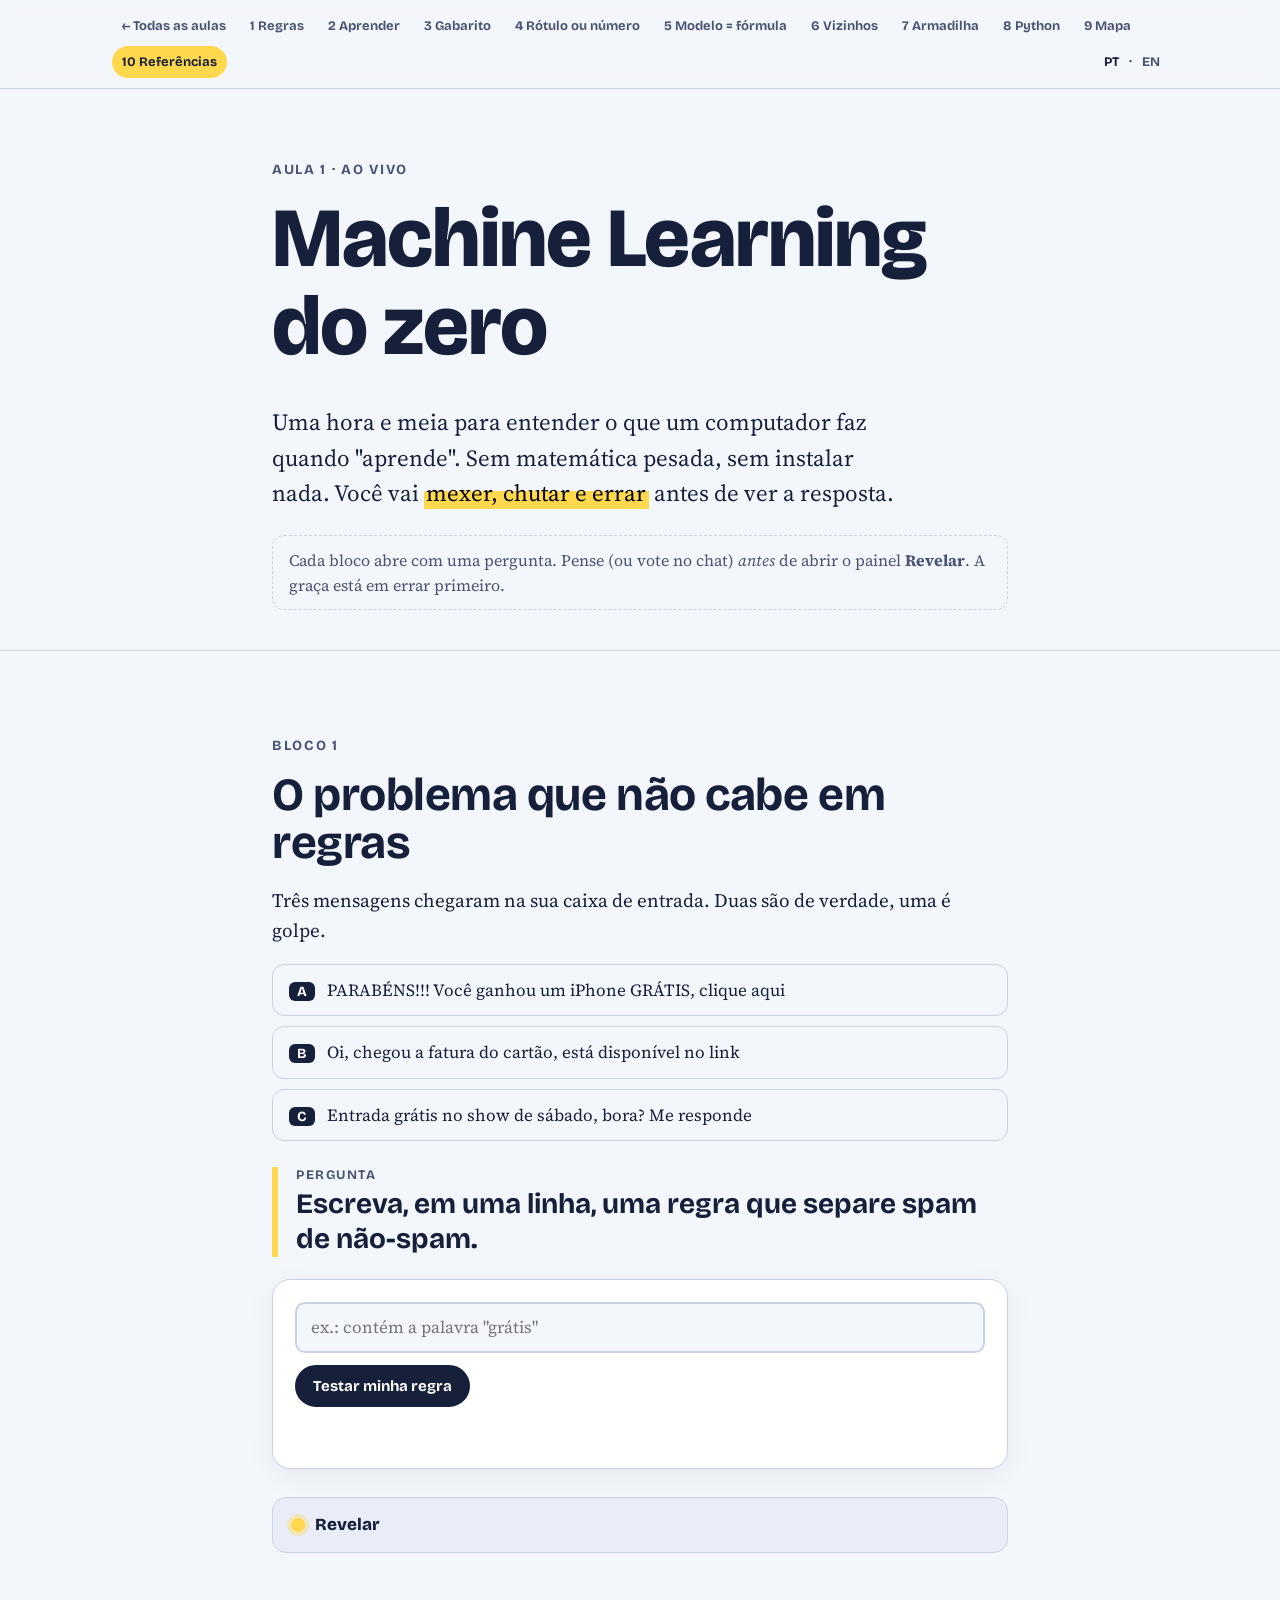
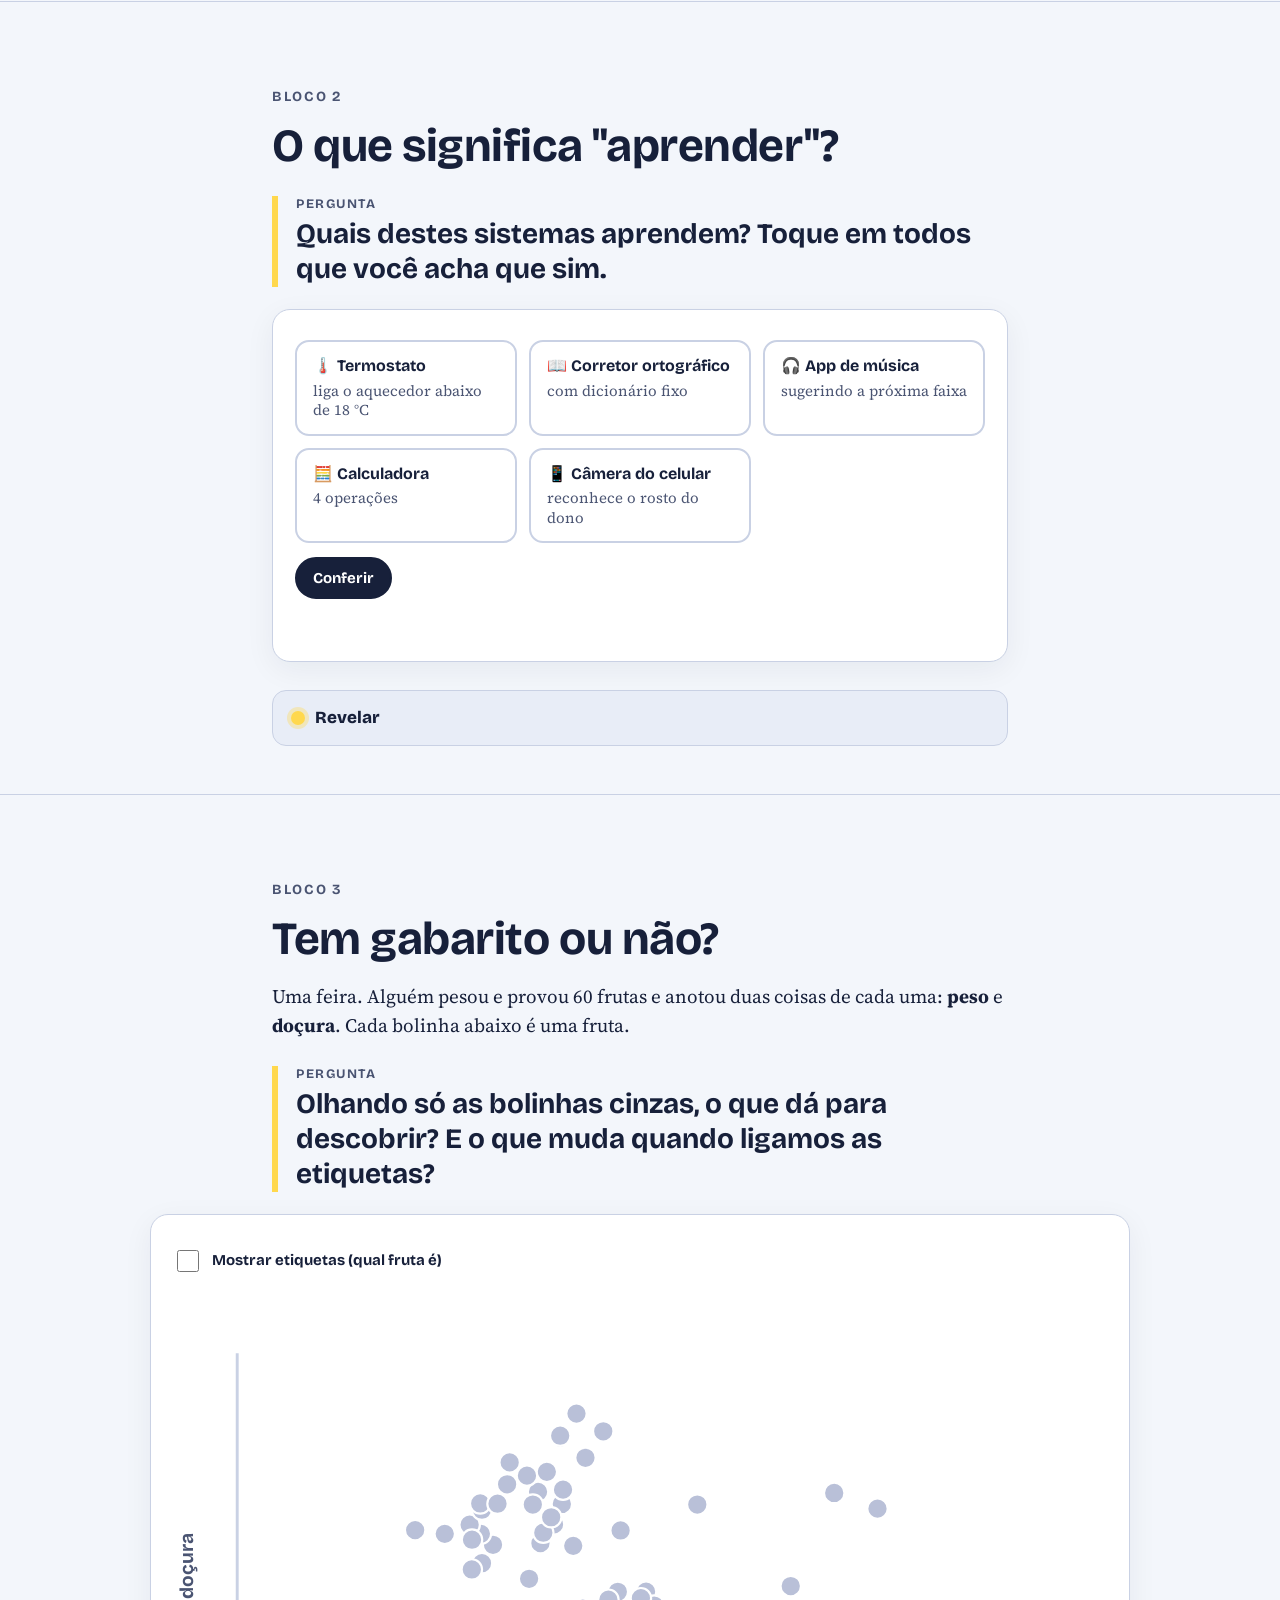
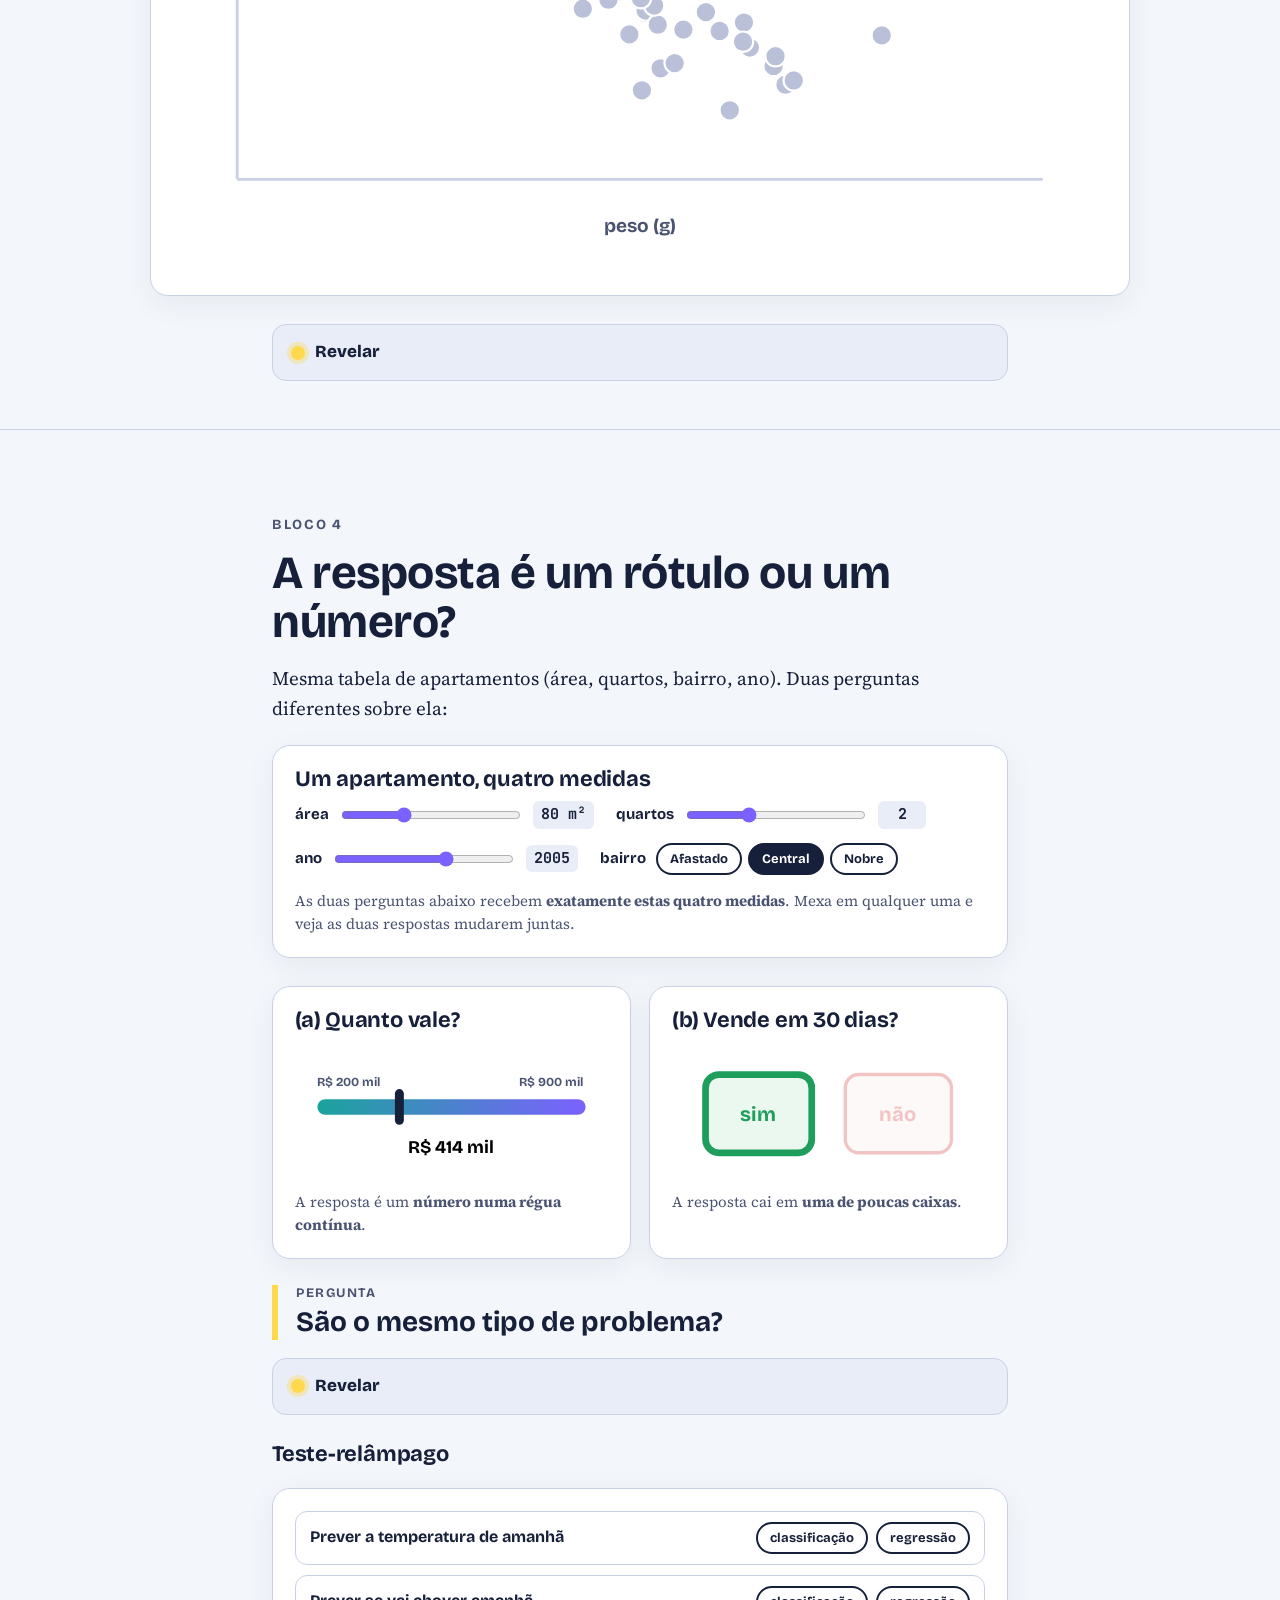
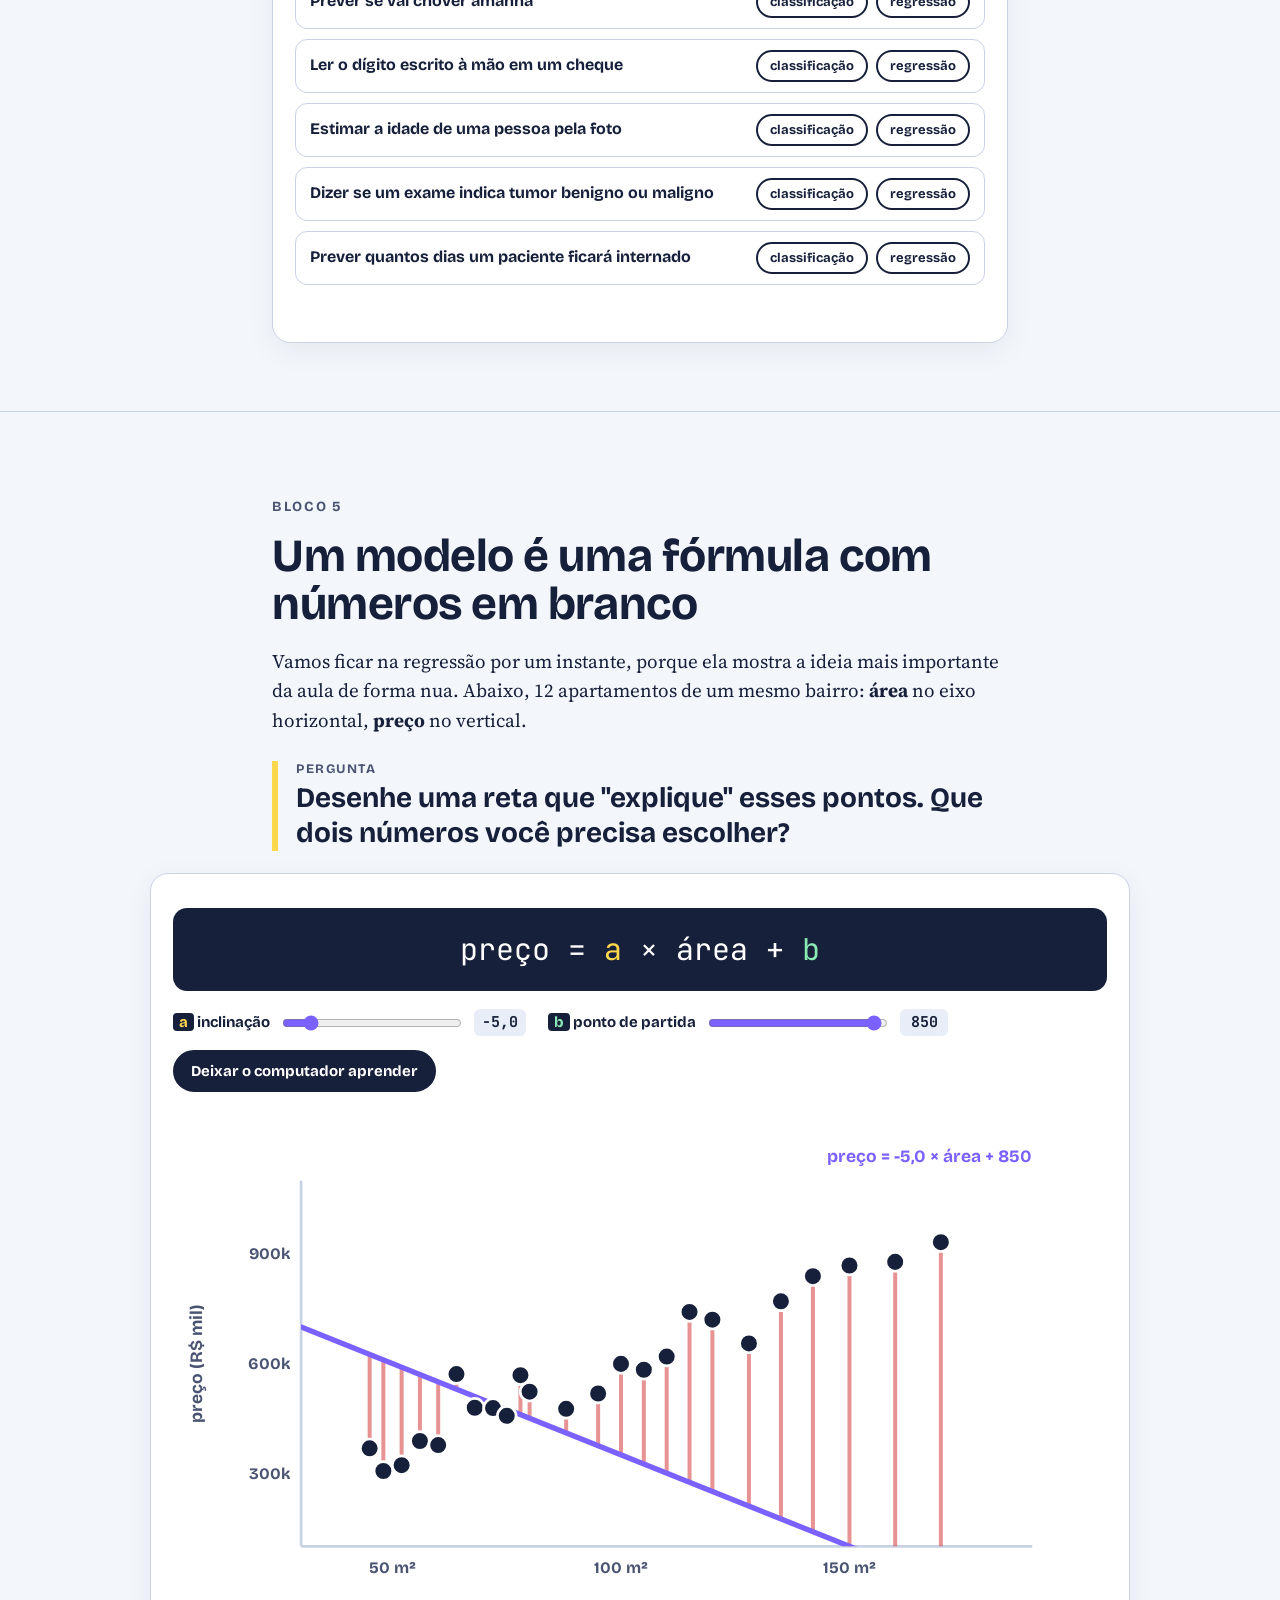
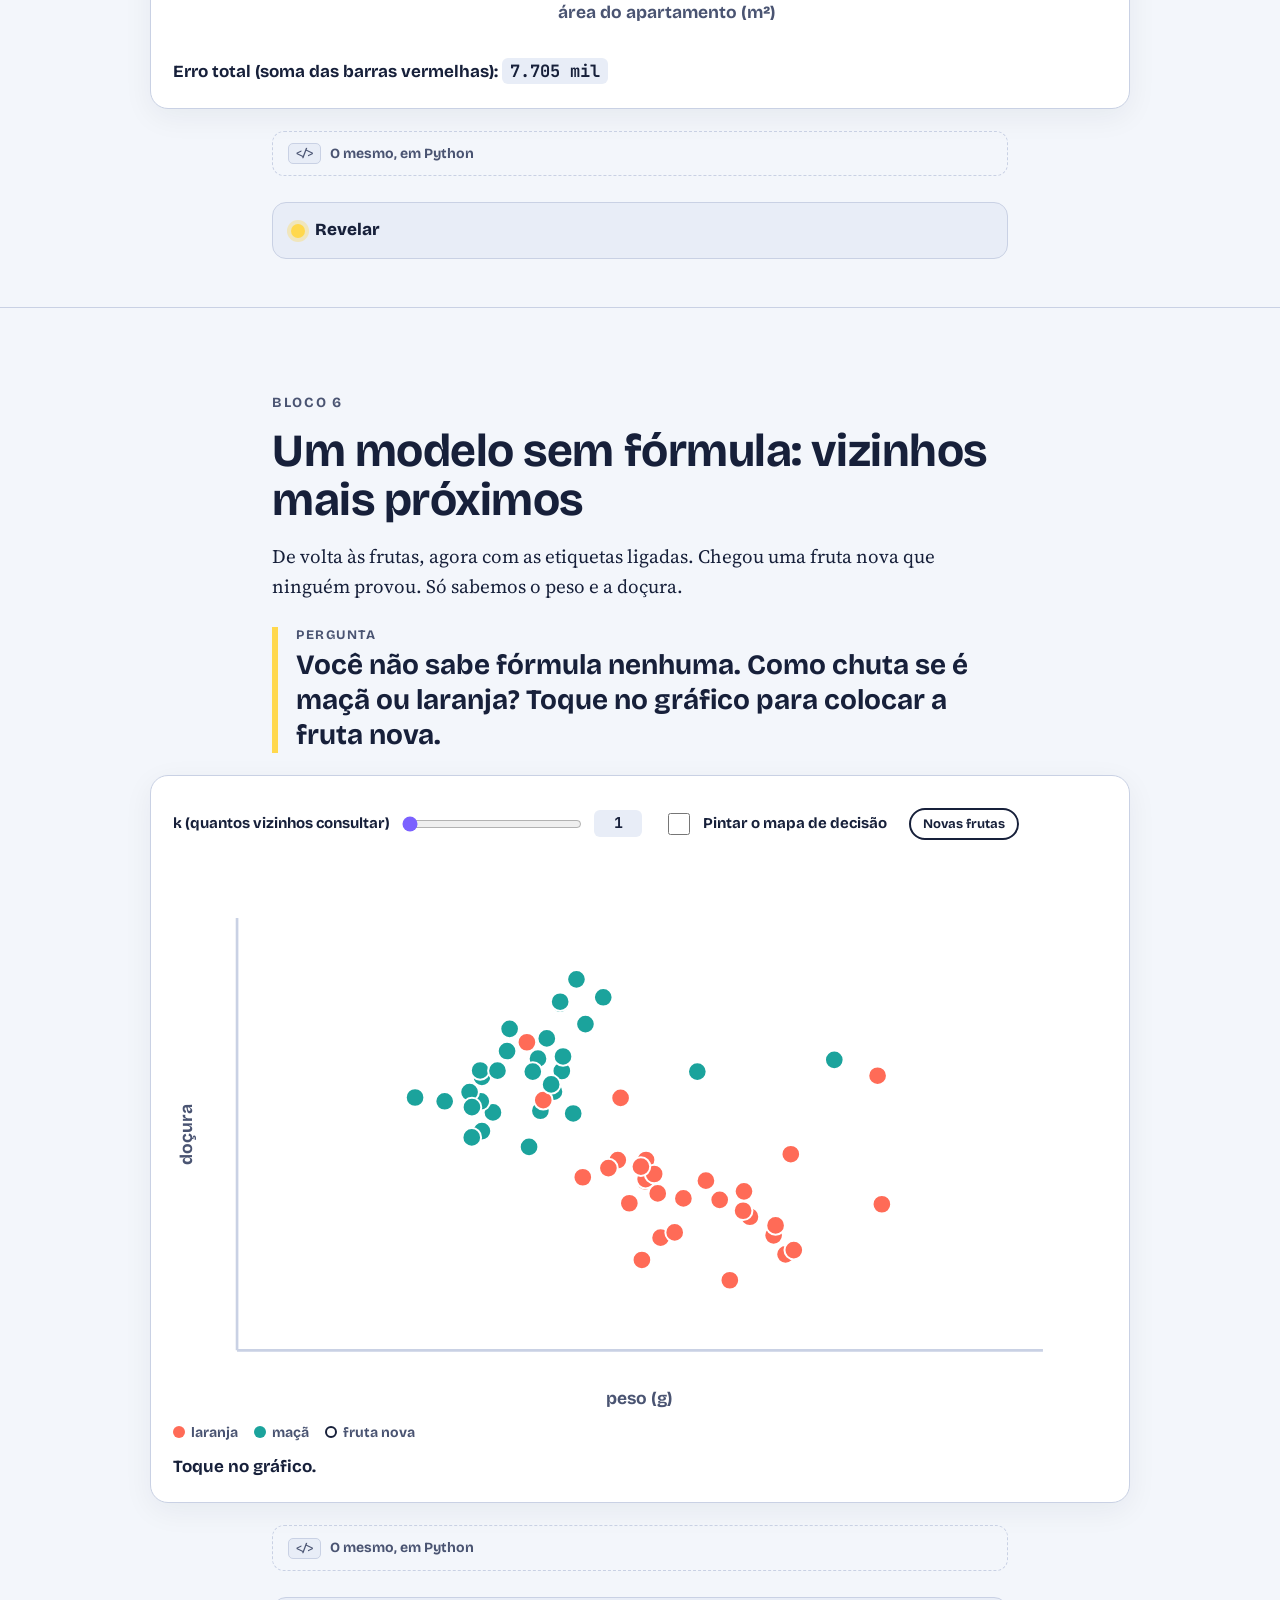
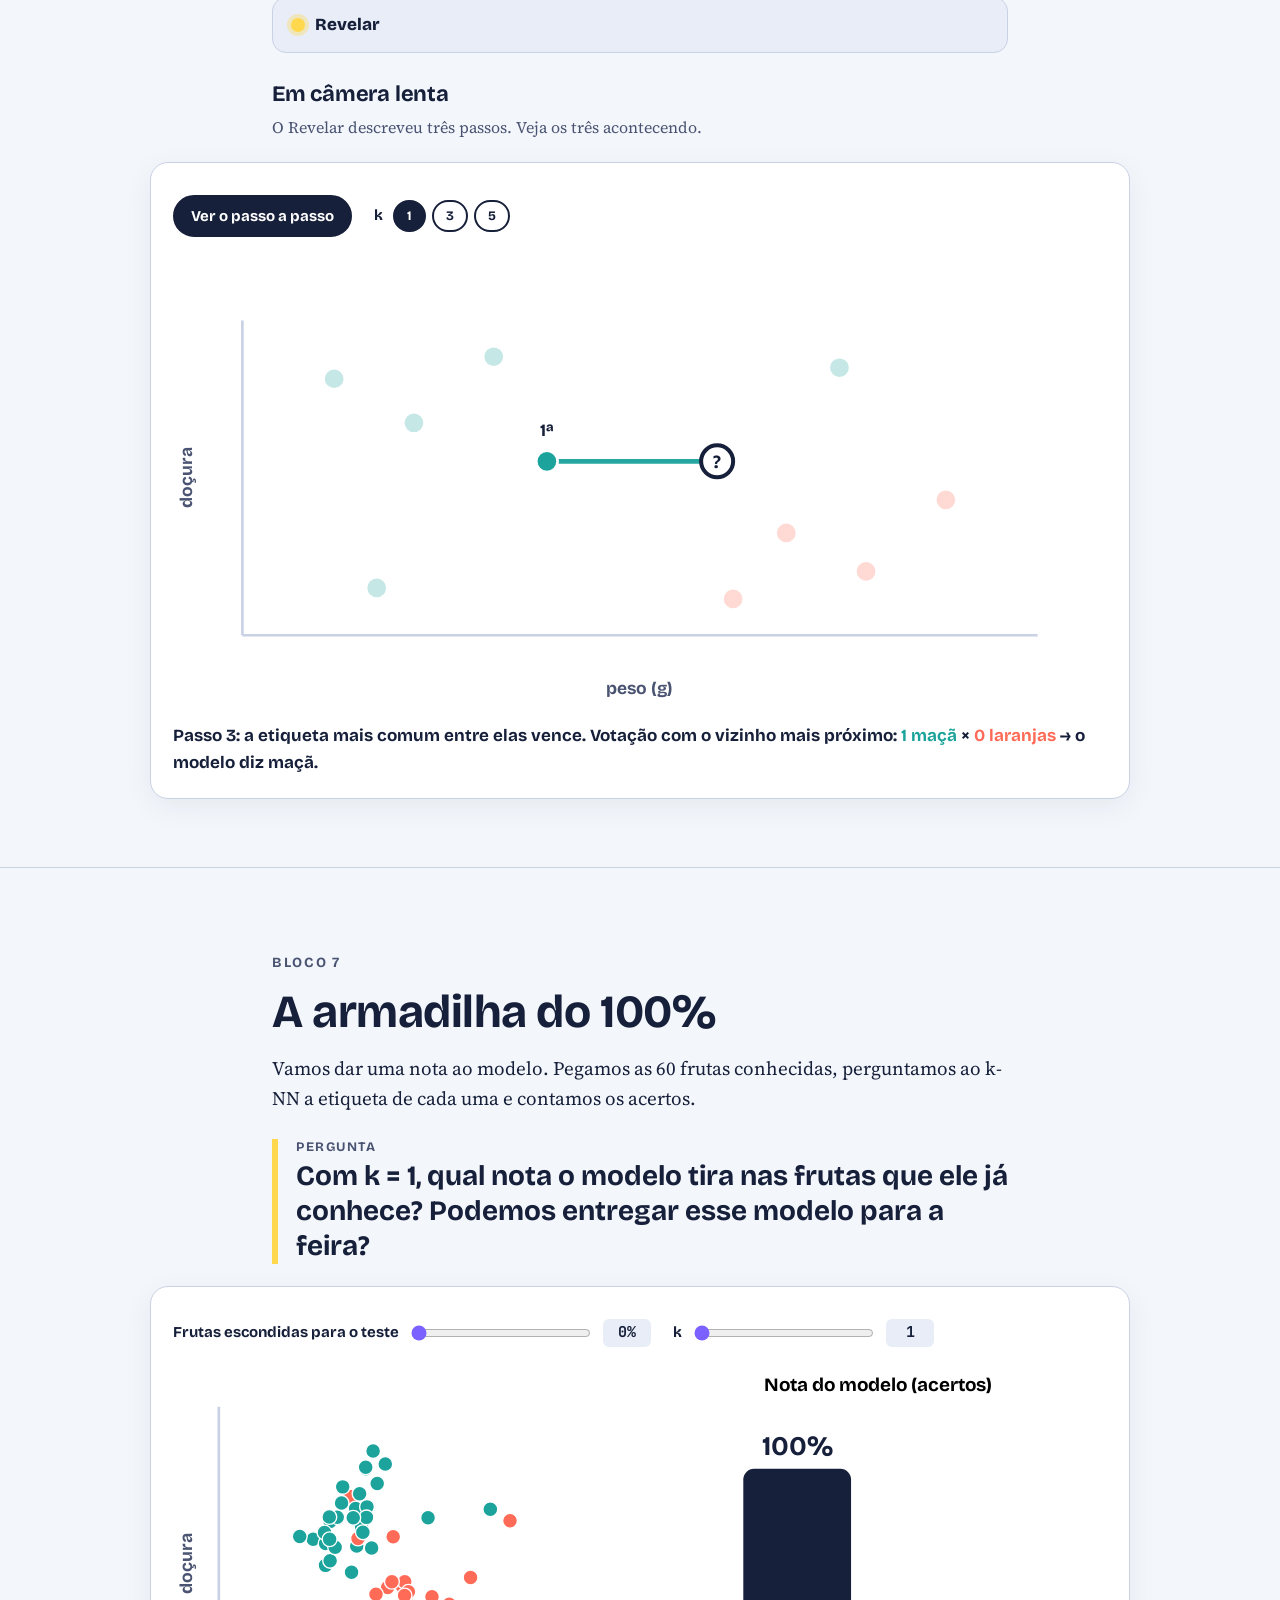
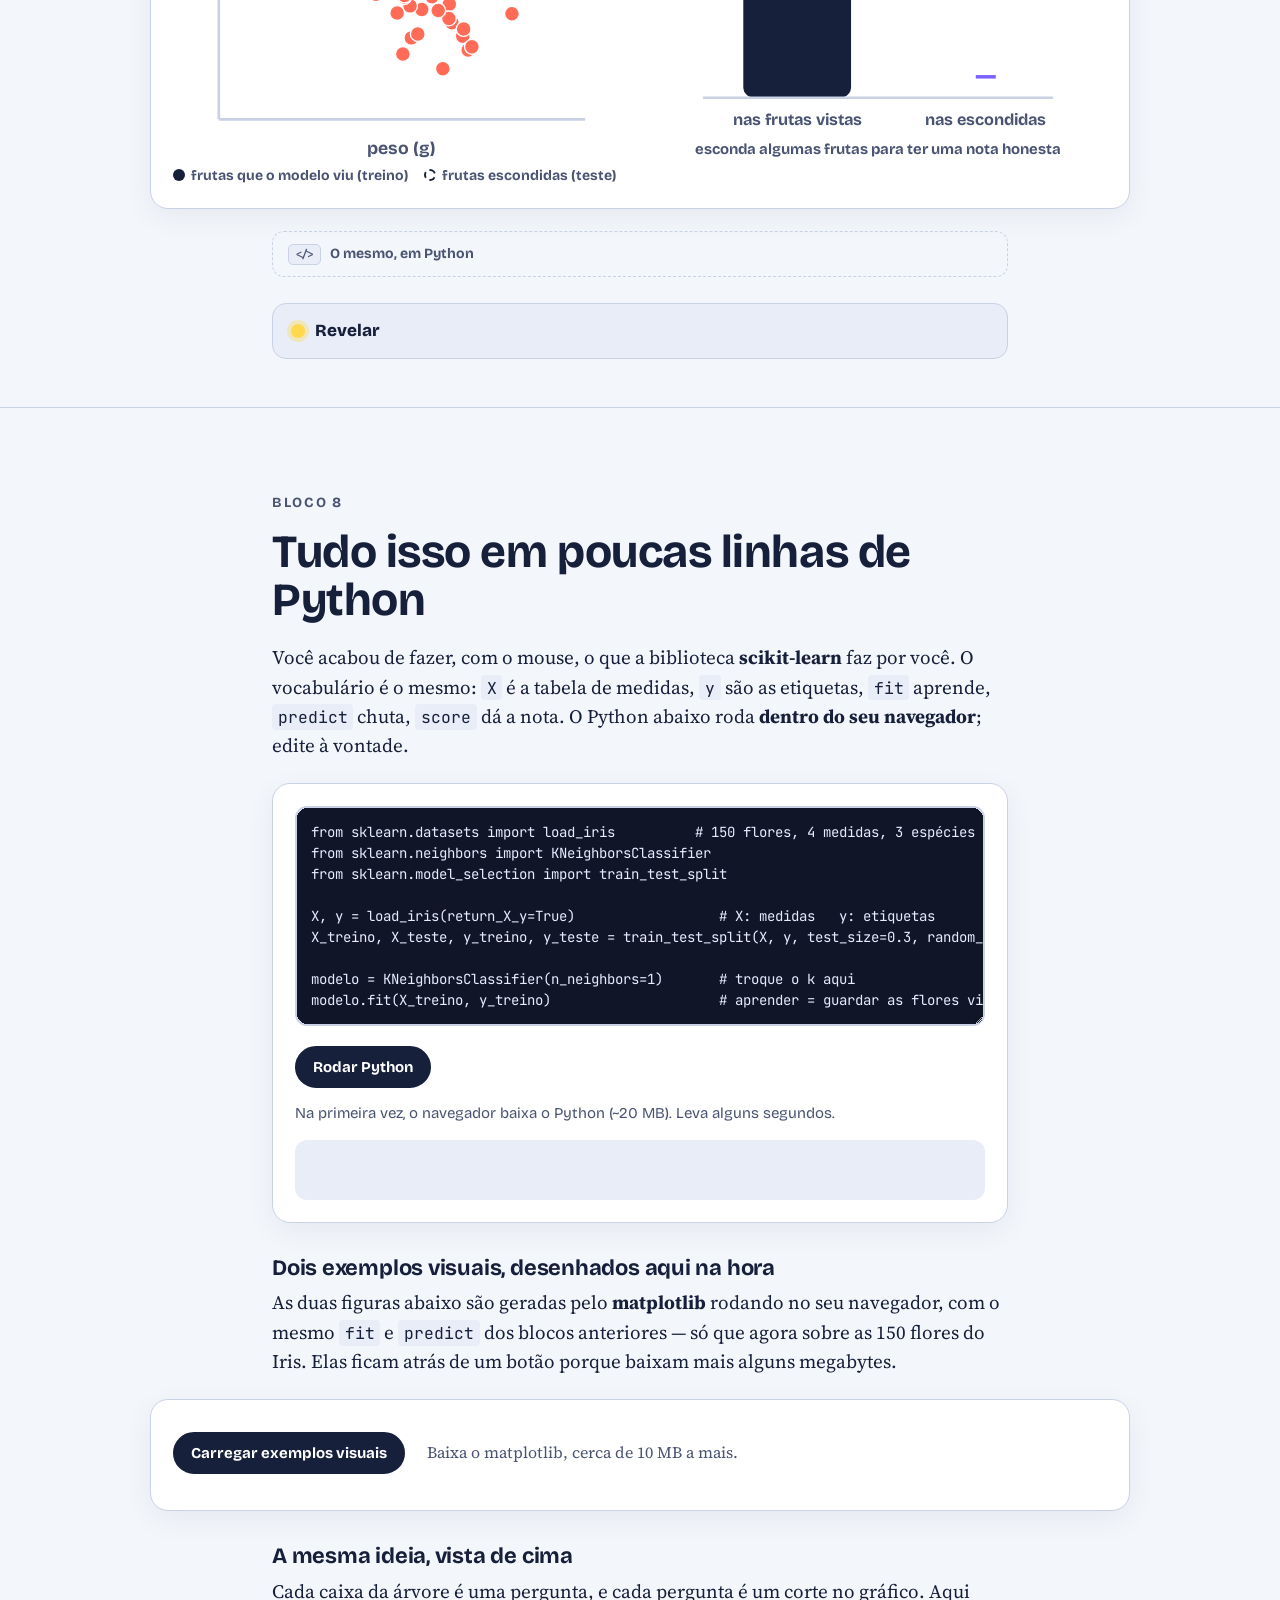
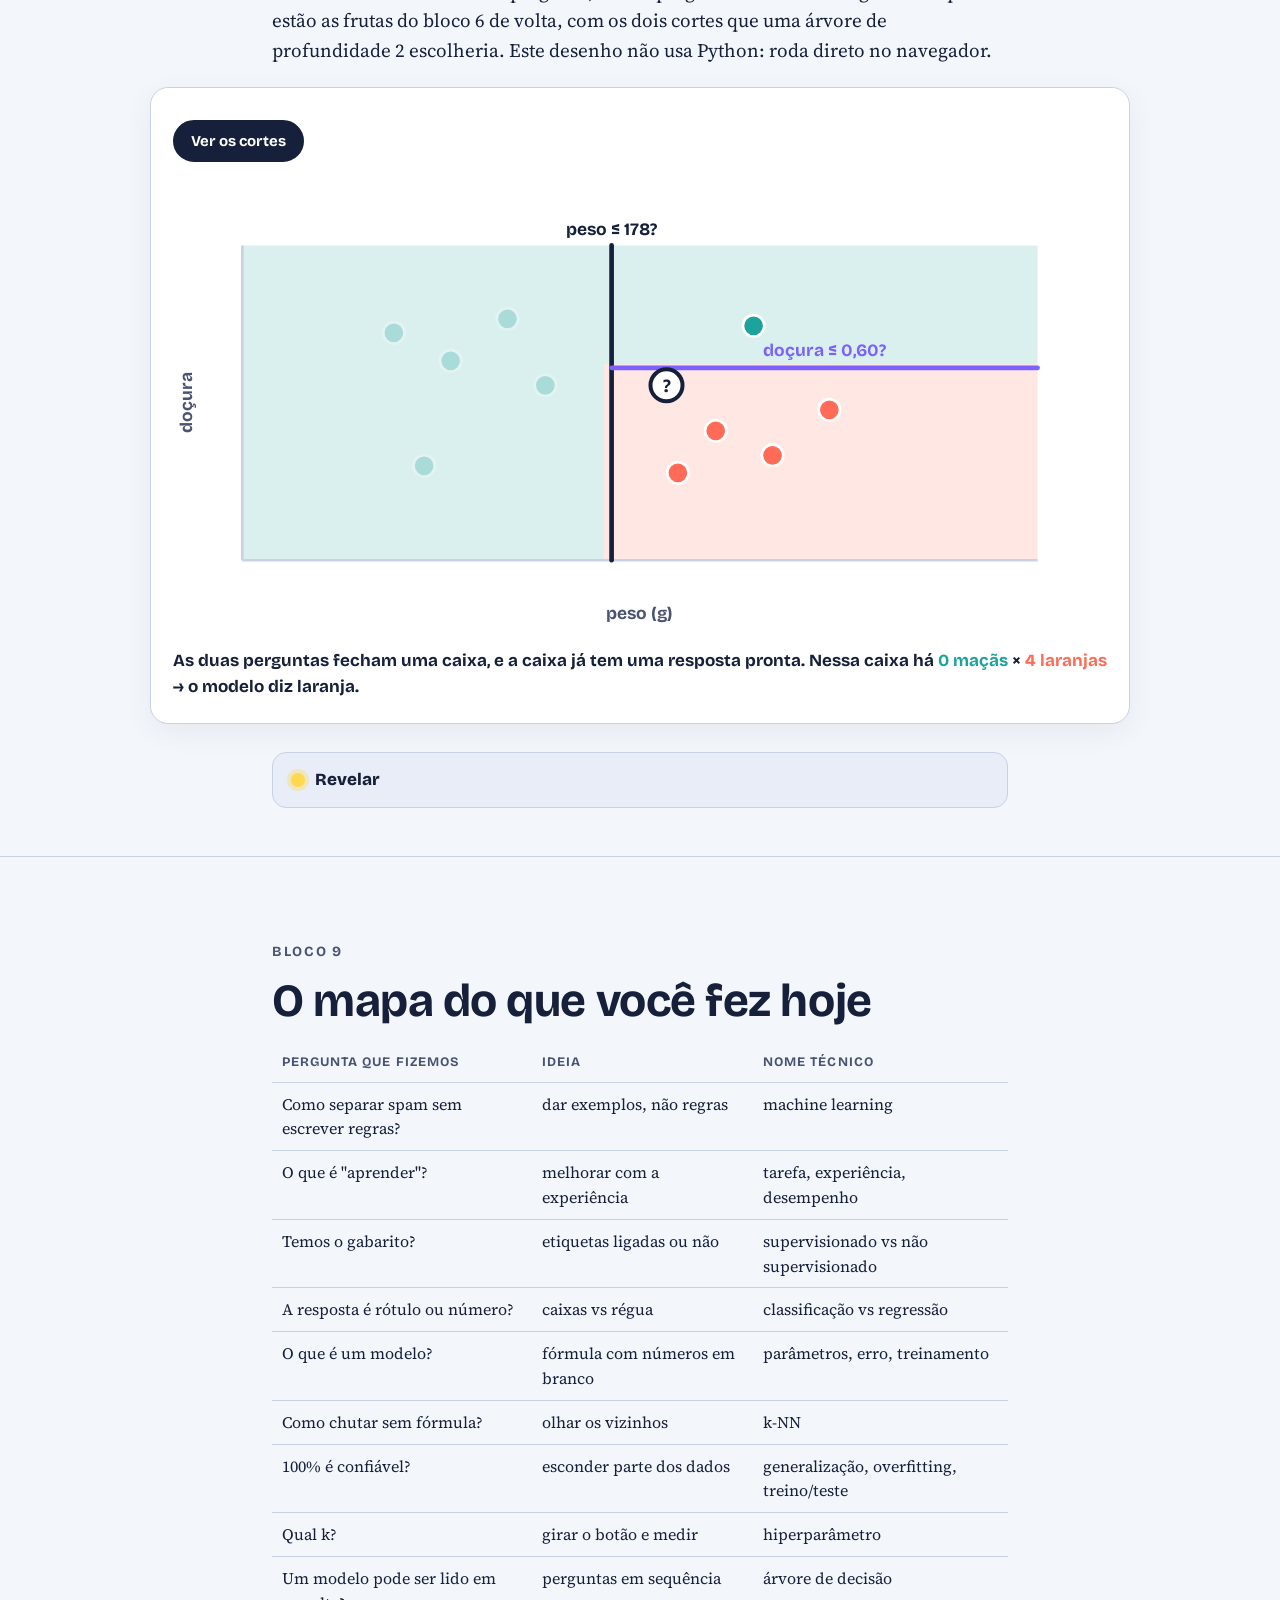
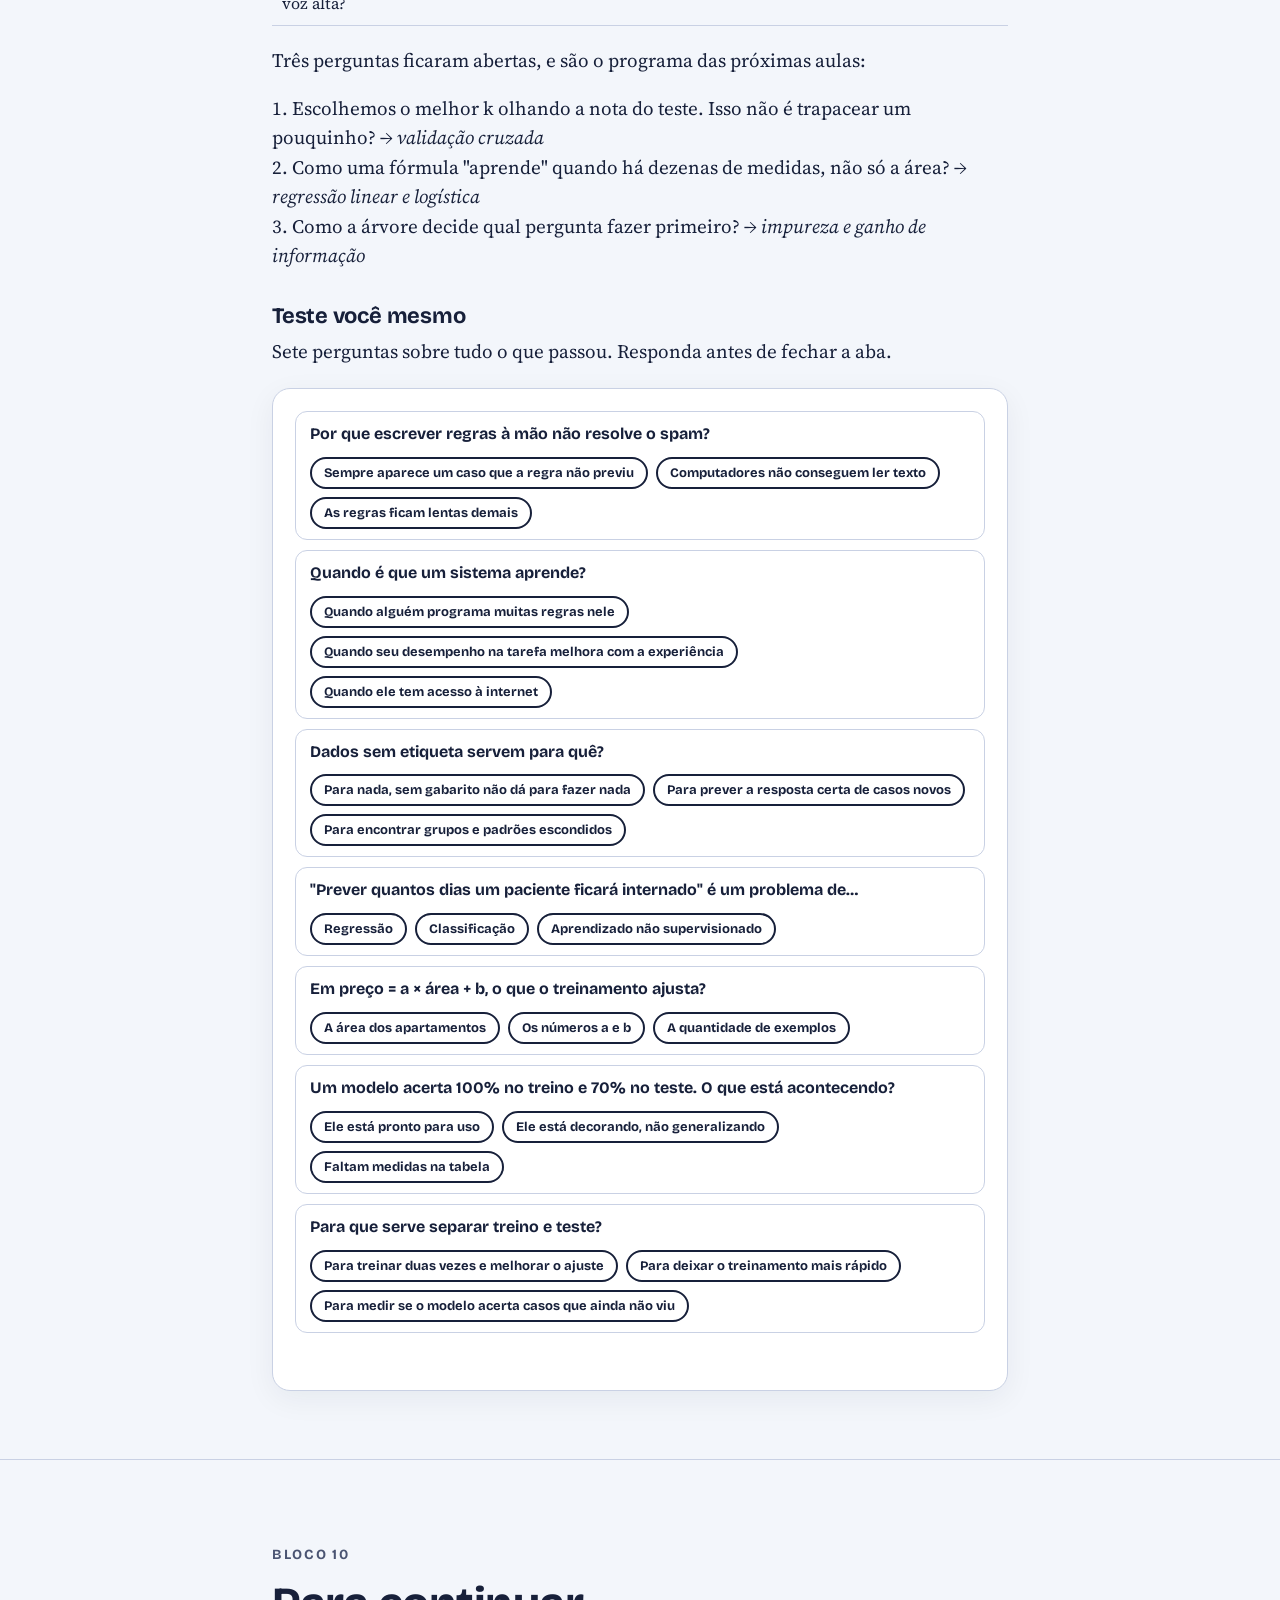
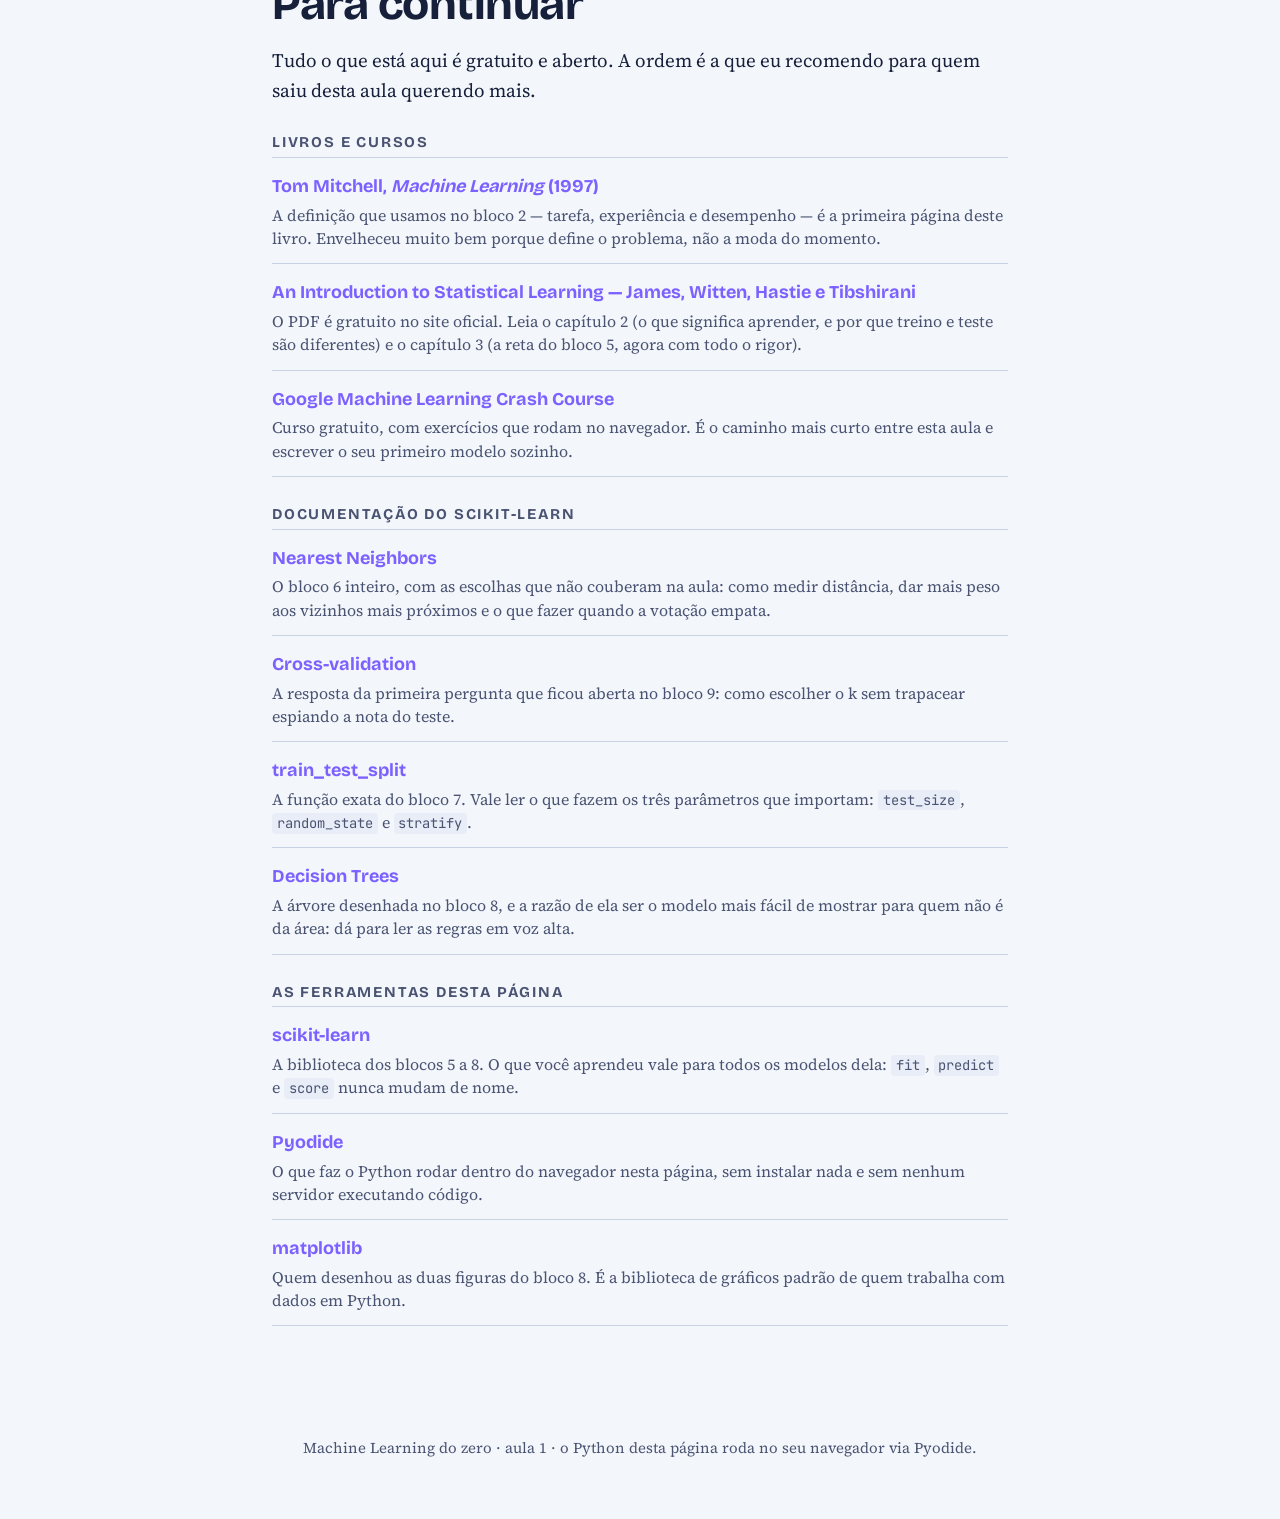
==== commit 21acefee: "Cria o hub, o índice das aulas e a página 404 - site/data/aulas.json: o índice, no formato combinado" ====
--- a/site/aulas/ml-intro/index.html
+++ b/site/aulas/ml-intro/index.html
@@ -16,12 +16,14 @@
 <link rel="alternate" hreflang="x-default" href="./">
 <link rel="preconnect" href="https://fonts.googleapis.com">
 <link href="https://fonts.googleapis.com/css2?family=Bricolage+Grotesque:opsz,wght@12..96,500;12..96,700;12..96,800&family=Source+Serif+4:ital,opsz,wght@0,8..60,400;0,8..60,600;1,8..60,400&family=JetBrains+Mono:wght@400;600&display=swap" rel="stylesheet">
-<link rel="stylesheet" href="assets/style.css">
+<link rel="stylesheet" href="../../assets/base.css">
+<link rel="stylesheet" href="../../assets/aula.css">
+<link rel="stylesheet" href="assets/extra.css">
 </head>
 <body>
 
 <nav class="map" aria-label="Mapa da aula"><div class="wrap">
-<a href="#s1">1 Regras</a><a href="#s2">2 Aprender</a><a href="#s3">3 Gabarito</a><a href="#s4">4 Rótulo ou número</a><a href="#s5">5 Modelo = fórmula</a><a href="#s6">6 Vizinhos</a><a href="#s7">7 Armadilha</a><a href="#s8">8 Python</a><a href="#s9">9 Mapa</a><a href="#s10">10 Referências</a><span class="lang"><strong>PT</strong> · <a href="en/" hreflang="en">EN</a></span>
+<a class="home" href="../../">← Todas as aulas</a><a href="#s1">1 Regras</a><a href="#s2">2 Aprender</a><a href="#s3">3 Gabarito</a><a href="#s4">4 Rótulo ou número</a><a href="#s5">5 Modelo = fórmula</a><a href="#s6">6 Vizinhos</a><a href="#s7">7 Armadilha</a><a href="#s8">8 Python</a><a href="#s9">9 Mapa</a><a href="#s10">10 Referências</a><span class="lang"><strong>PT</strong> · <a href="en/" hreflang="en">EN</a></span>
 </div></nav>
 
 <header class="hero"><div class="wrap">
@@ -571,6 +573,7 @@
   vizFailStatus: "Falhou ao baixar. Tente de novo."
 };
 </script>
-<script src="assets/app.js"></script>
+<script src="../../assets/core.js"></script>
+<script src="assets/aula.js"></script>
 </body>
 </html>
--- a/site/assets/base.css
+++ b/site/assets/base.css
@@ -0,0 +1,41 @@
+/* base.css — o esqueleto de qualquer pagina do site: tokens, reset,
+   tipografia, coluna de texto, barra de navegacao, capa e rodape.
+   Nada aqui sabe que existe uma aula. */
+:root{
+  --paper:#F3F6FB; --paper-2:#E8EDF7; --ink:#17203A; --ink-2:#4A5472; --line:#C9D1E4;
+  --marker:#FFD84D; --coral:#FF6B57; --teal:#1BA39C; --grape:#7B61FF; --grey:#B9C0D8;
+  --ok:#1E9E5A; --bad:#D63B3B;
+  --disp:"Bricolage Grotesque",system-ui,sans-serif; --body:"Source Serif 4",Georgia,serif; --mono:"JetBrains Mono",ui-monospace,monospace;
+}
+*{box-sizing:border-box}
+[hidden]{display:none!important}   /* o atributo hidden nao pode perder para display:flex/grid */
+html{scroll-behavior:smooth}
+@media (prefers-reduced-motion:reduce){html{scroll-behavior:auto} *{animation:none!important;transition:none!important}}
+body{margin:0;background:var(--paper);color:var(--ink);font-family:var(--body);font-size:19px;line-height:1.55}
+h1,h2,h3{font-family:var(--disp);line-height:1.05;margin:0 0 .4em;letter-spacing:-.01em}
+h1{font-size:clamp(44px,7vw,84px);font-weight:800}
+h2{font-size:clamp(30px,4.2vw,46px);font-weight:700}
+h3{font-size:22px;font-weight:700}
+p{margin:0 0 1em}
+code{font-family:var(--mono);font-size:.86em;background:var(--paper-2);padding:.1em .35em;border-radius:4px}
+a{color:var(--grape)}
+.wrap{max-width:780px;margin:0 auto;padding:0 22px}
+nav.map{position:sticky;top:0;z-index:10;background:rgba(243,246,251,.92);backdrop-filter:blur(8px);border-bottom:1px solid var(--line)}
+nav.map .wrap{max-width:1100px;display:flex;gap:4px;overflow-x:auto;padding:10px 22px;scrollbar-width:none}
+nav.map .wrap::-webkit-scrollbar{display:none}
+@media(min-width:900px){nav.map .wrap{flex-wrap:wrap;overflow:visible}}
+@media(max-width:899px){nav.map::after{content:"";position:absolute;top:0;right:0;bottom:0;width:44px;pointer-events:none;
+  background:linear-gradient(90deg,rgba(243,246,251,0),rgba(243,246,251,.97))}}
+nav.map a{flex:0 0 auto;font-family:var(--disp);font-weight:700;font-size:13px;color:var(--ink-2);text-decoration:none;padding:6px 10px;border-radius:999px}
+nav.map a.on{color:var(--ink);background:var(--marker)}
+nav.map .lang{margin-left:auto;flex:0 0 auto;display:flex;align-items:center;gap:2px;font-family:var(--disp);font-weight:700;font-size:13px;color:var(--ink-2);padding-left:14px;white-space:nowrap}
+nav.map .lang a{color:var(--ink-2);text-decoration:none;padding:6px 8px;border-radius:999px}
+nav.map .lang a:hover{background:var(--paper-2);color:var(--ink)}
+nav.map .lang strong{color:var(--ink);padding:6px 8px}
+/* nav so com o alternador (hub, 404): nada rola, entao sem o degrade que sugere rolagem */
+nav.map.solo::after{display:none}
+.hero{padding:70px 0 40px}
+.hero p.lead{font-size:23px;max-width:640px}
+.hero .note{font-size:16px;color:var(--ink-2);margin-top:20px;border:1px dashed var(--line);border-radius:12px;padding:12px 16px}
+footer{padding:40px 0 60px;color:var(--ink-2);font-size:15px;text-align:center}
+.tag{display:inline-block;font-family:var(--disp);font-weight:700;font-size:13px;padding:3px 10px;border-radius:999px;background:var(--paper-2);color:var(--ink-2);margin-right:6px}
--- a/site/assets/aula.css
+++ b/site/assets/aula.css
@@ -0,0 +1,97 @@
+/* aula.css — os componentes didaticos, reutilizaveis por qualquer aula:
+   bloco, pergunta, widget, controles, revelar, cartoes, quiz, tabela,
+   painel de codigo, figura e referencias. */
+/* a coluna de texto e sempre 780; so o widget largo extrapola, simetricamente */
+.widget.wide{margin-left:-122px;margin-right:-122px}
+@media(max-width:1040px){.widget.wide{margin-left:0;margin-right:0}}
+section.block{padding:84px 0 40px;border-top:1px solid var(--line);scroll-margin-top:60px}
+@media(min-width:900px){section.block{scroll-margin-top:96px}}  /* a nav quebra em duas linhas e fica com 89px */
+.eyebrow{font-family:var(--disp);font-weight:700;font-size:14px;letter-spacing:.12em;text-transform:uppercase;color:var(--ink-2);margin-bottom:14px}
+.q{font-family:var(--disp);font-weight:700;font-size:clamp(22px,2.6vw,28px);line-height:1.25;margin:26px 0 18px;padding-left:18px;border-left:6px solid var(--marker)}
+.q::before{content:"Pergunta";display:block;font-size:13px;letter-spacing:.12em;text-transform:uppercase;color:var(--ink-2);margin-bottom:4px}
+mark{background:linear-gradient(transparent 45%,var(--marker) 45%);padding:0 .1em}
+.widget{background:#fff;border:1px solid var(--line);border-radius:18px;padding:22px;margin:22px 0 28px;box-shadow:0 8px 30px rgba(23,32,58,.06)}
+.widget h3{margin-top:0}
+.widget .ctrls{display:flex;flex-wrap:wrap;gap:14px 22px;align-items:center;margin:10px 0 14px;font-family:var(--disp);font-size:15px;font-weight:700}
+.widget label{display:flex;align-items:center;gap:10px;flex-wrap:wrap}
+input[type=range]{accent-color:var(--grape);width:180px;max-width:100%}
+input[type=checkbox]{width:22px;height:22px;flex:0 0 auto}
+input[type=text]{font:inherit;font-size:17px;padding:10px 14px;border:2px solid var(--line);border-radius:10px;width:100%;background:var(--paper)}
+input[type=text]:focus,button:focus-visible{outline:3px solid var(--grape);outline-offset:2px}
+button{font-family:var(--disp);font-weight:700;font-size:15px;padding:10px 16px;border-radius:999px;border:2px solid var(--ink);background:var(--ink);color:#fff;cursor:pointer}
+button.ghost{background:transparent;color:var(--ink)}
+button.small{padding:6px 12px;font-size:13px}
+button:disabled{opacity:.45;cursor:default}
+.val{font-family:var(--mono);background:var(--paper-2);padding:2px 8px;border-radius:6px;min-width:3.2em;text-align:center}
+svg text{font-family:var(--disp);font-weight:700}
+.out{font-family:var(--disp);font-weight:700;font-size:17px;margin-top:10px;min-height:1.5em}
+.out.ok{color:var(--ok)}.out.bad{color:var(--bad)}
+.legend{display:flex;gap:16px;flex-wrap:wrap;font-family:var(--disp);font-size:14px;font-weight:700;color:var(--ink-2)}
+.dot{display:inline-block;width:12px;height:12px;border-radius:50%;margin-right:6px;vertical-align:-1px}
+details.reveal{margin:14px 0 8px;border-radius:14px;background:var(--paper-2);border:1px solid var(--line)}
+details.reveal summary{cursor:pointer;list-style:none;padding:14px 18px;font-family:var(--disp);font-weight:800;font-size:17px;display:flex;align-items:center;gap:10px}
+details.reveal summary::-webkit-details-marker{display:none}
+details.reveal summary::before{content:"";width:14px;height:14px;border-radius:50%;background:var(--marker);box-shadow:0 0 0 4px rgba(255,216,77,.35)}
+details.reveal[open] summary::before{background:var(--ink)}
+details.reveal .in{padding:4px 20px 18px;font-size:18px}
+details.reveal .in p:last-child{margin:0}
+.cards{display:grid;grid-template-columns:repeat(auto-fit,minmax(200px,1fr));gap:12px;margin:8px 0 14px}
+.card{border:2px solid var(--line);border-radius:14px;padding:14px 16px;background:#fff;cursor:pointer;font-family:var(--disp);font-weight:700;font-size:16px;line-height:1.3;transition:transform .08s}
+.card:hover{transform:translateY(-2px)}
+.card.sel{border-color:var(--grape);background:#F1EEFF}
+.card.right{border-color:var(--ok);background:#EAF8F0}
+.card.wrong{border-color:var(--bad);background:#FDEDED}
+.card small{display:block;font-family:var(--body);font-weight:400;font-size:15px;color:var(--ink-2);margin-top:4px}
+.quiz{display:grid;gap:10px}
+.quiz .row{display:grid;grid-template-columns:1fr auto auto;gap:8px;align-items:center;border:1px solid var(--line);border-radius:12px;padding:10px 14px;background:#fff}
+.quiz .row.right{border-color:var(--ok);background:#EAF8F0}.quiz .row.wrong{border-color:var(--bad);background:#FDEDED}
+.quiz .row span{font-family:var(--disp);font-weight:700;font-size:16px}
+.quiz .row.multi{grid-template-columns:1fr;gap:10px}
+.quiz .opts{display:flex;flex-wrap:wrap;gap:8px}
+.quiz .opts button{text-align:left}
+.seg{display:inline-flex;gap:6px;flex-wrap:wrap}
+.seg button[aria-pressed="true"]{background:var(--ink);color:#fff;border-color:var(--ink)}
+.two{display:grid;grid-template-columns:1fr 1fr;gap:18px}
+@media(max-width:700px){.two{grid-template-columns:1fr}.quiz .row{grid-template-columns:1fr}}
+table{border-collapse:collapse;width:100%;font-size:16px;margin:10px 0 20px}
+th,td{text-align:left;padding:9px 10px;border-bottom:1px solid var(--line);vertical-align:top}
+th{font-family:var(--disp);font-size:13px;letter-spacing:.08em;text-transform:uppercase;color:var(--ink-2)}
+/* runner de Python no navegador: o editor e o console que o core.js alimenta */
+textarea{white-space:pre;overflow-x:auto;width:100%;min-height:220px;font-family:var(--mono);font-size:14px;line-height:1.5;padding:14px;border-radius:12px;border:2px solid var(--line);background:#101627;color:#E6ECFF;resize:vertical}
+.console{font-family:var(--mono);font-size:14px;white-space:pre-wrap;background:var(--paper-2);border-radius:12px;padding:14px;min-height:60px;margin-top:10px}
+@media(max-width:700px){
+  /* sliders: ocupam a sobra da linha em vez de largura fixa */
+  input[type=range]{height:24px}
+  .widget label:has(input[type=range]){display:grid;grid-template-columns:auto 1fr auto;gap:10px;width:100%}
+  .widget label:has(input[type=range]) input[type=range]{width:100%;min-width:0}
+  /* tabelas largas rolam dentro da propria caixa em vez de serem cortadas */
+  table{display:block;overflow-x:auto;-webkit-overflow-scrolling:touch}
+  table tbody{display:table;width:max-content;min-width:100%}
+}
+/* painel de codigo: apendice discreto, distinto do Revelar (que e o punch) */
+details.code{margin:-6px 0 26px;border:1px dashed var(--line);border-radius:12px;background:transparent}
+details.code summary{cursor:pointer;list-style:none;padding:11px 15px;font-family:var(--disp);font-weight:700;font-size:14px;color:var(--ink-2);display:flex;align-items:center;gap:9px}
+details.code summary::-webkit-details-marker{display:none}
+details.code summary::before{content:"</>";font-family:var(--mono);font-size:11px;font-weight:600;color:var(--ink-2);background:var(--paper-2);border:1px solid var(--line);border-radius:5px;padding:1px 5px}
+details.code[open] summary{color:var(--ink);border-bottom:1px dashed var(--line)}
+details.code .in{padding:13px 15px 15px}
+details.code .tie{font-size:16px;color:var(--ink-2);margin:0 0 11px}
+pre{margin:0;background:#101627;border-radius:10px;padding:14px 16px;overflow-x:auto}
+pre code.py{font-family:var(--mono);font-size:13.5px;line-height:1.65;background:none;padding:0;border-radius:0;color:#E6ECFF;display:block;white-space:pre}
+code .k{color:var(--marker)}
+code .s{color:#8BE9B4}
+code .c{color:#92A0C6;font-style:italic}
+code .n{color:var(--coral)}
+/* figuras geradas pelo matplotlib dentro do Pyodide */
+.fig{margin:12px 0 10px;border:1px solid var(--line);border-radius:12px;background:#fff;overflow:hidden;min-height:90px;display:flex;align-items:center;justify-content:center}
+.fig img{display:block;width:100%;height:auto}
+.fig.busy{opacity:.5}
+.figmsg{padding:20px 18px;font-family:var(--disp);font-weight:700;font-size:15px;line-height:1.4;color:var(--bad);text-align:center}
+/* lista de referencias */
+.refs{margin:6px 0 30px;padding:0;list-style:none}
+.refs li{border-top:1px solid var(--line);padding:13px 0}
+.refs li:last-child{border-bottom:1px solid var(--line)}
+.refs a{font-family:var(--disp);font-weight:700;font-size:18px;text-decoration:none}
+.refs a:hover{text-decoration:underline}
+.refs .why{display:block;font-size:16px;color:var(--ink-2);margin-top:3px;line-height:1.45}
+h3.refgroup{margin:30px 0 0;font-size:15px;letter-spacing:.12em;text-transform:uppercase;color:var(--ink-2)}
--- a/site/aulas/ml-intro/assets/extra.css
+++ b/site/aulas/ml-intro/assets/extra.css
@@ -0,0 +1,18 @@
+/* extra.css — so o que e desta aula de Machine Learning e de mais nenhuma:
+   a caixa de e-mail do bloco 3, a formula do bloco 5,
+   e os ajustes de telinha para os SVGs desta aula. */
+.mail{border:1px solid var(--line);border-radius:12px;padding:12px 16px;background:var(--paper);margin-bottom:10px;font-size:17px}
+.mail b{font-family:var(--disp);margin-right:8px;background:var(--ink);color:#fff;border-radius:6px;padding:1px 8px;font-size:14px}
+.answer{transition:opacity .15s}
+.formula{font-family:var(--mono);font-size:clamp(20px,3vw,30px);text-align:center;padding:18px;background:var(--ink);color:#fff;border-radius:14px;margin:12px 0 18px}
+.formula .a{color:var(--marker)}.formula .b{color:#8BE9B4}
+@media(max-width:700px){
+  /* SVG de viewBox largo: texto legivel depois da escala */
+  #svgLabels text{font-size:24px}
+  #svgReg text{font-size:25px}
+  #svgKnn text{font-size:26px}
+  #svgSteps text{font-size:26px}
+  /* a arvore e larga: rola na horizontal em vez de encolher ate ficar ilegivel */
+  #figTree{overflow-x:auto;justify-content:flex-start}
+  #figTree img{width:auto;max-width:none;height:320px}
+}
